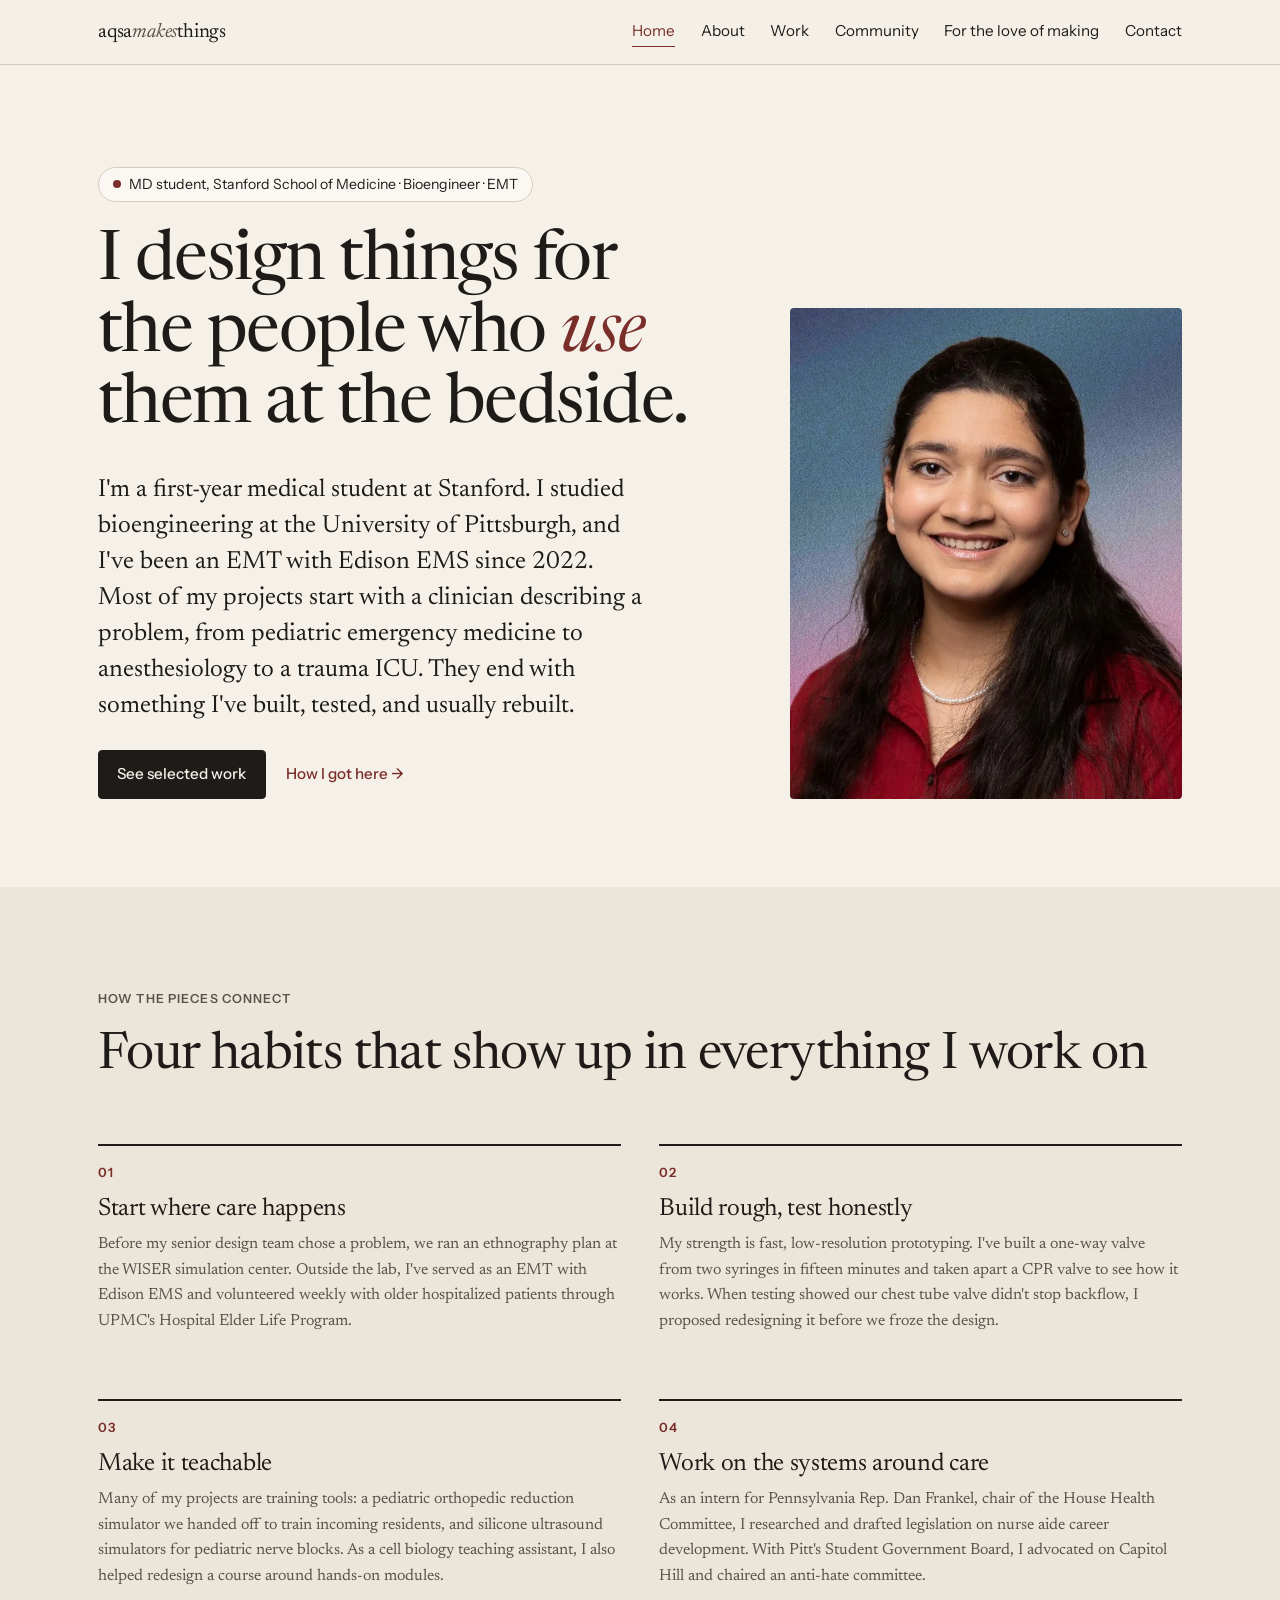
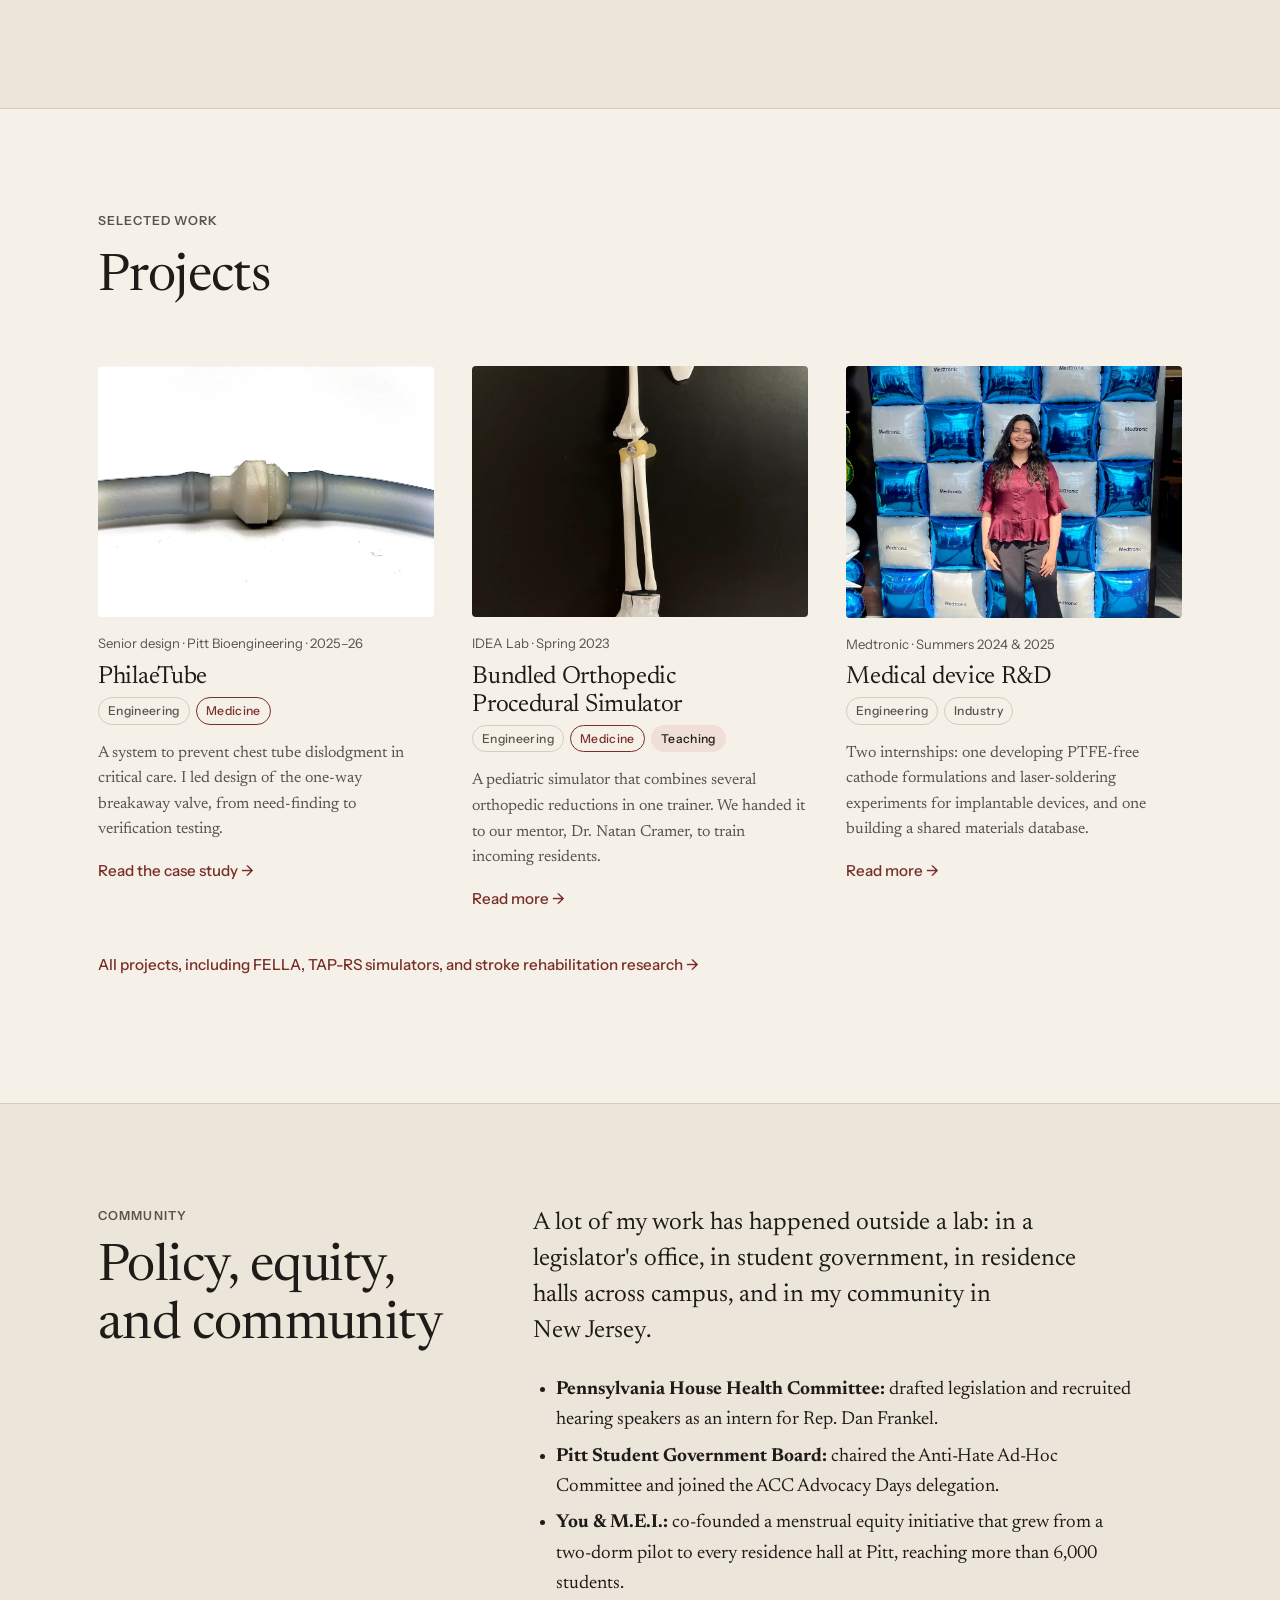
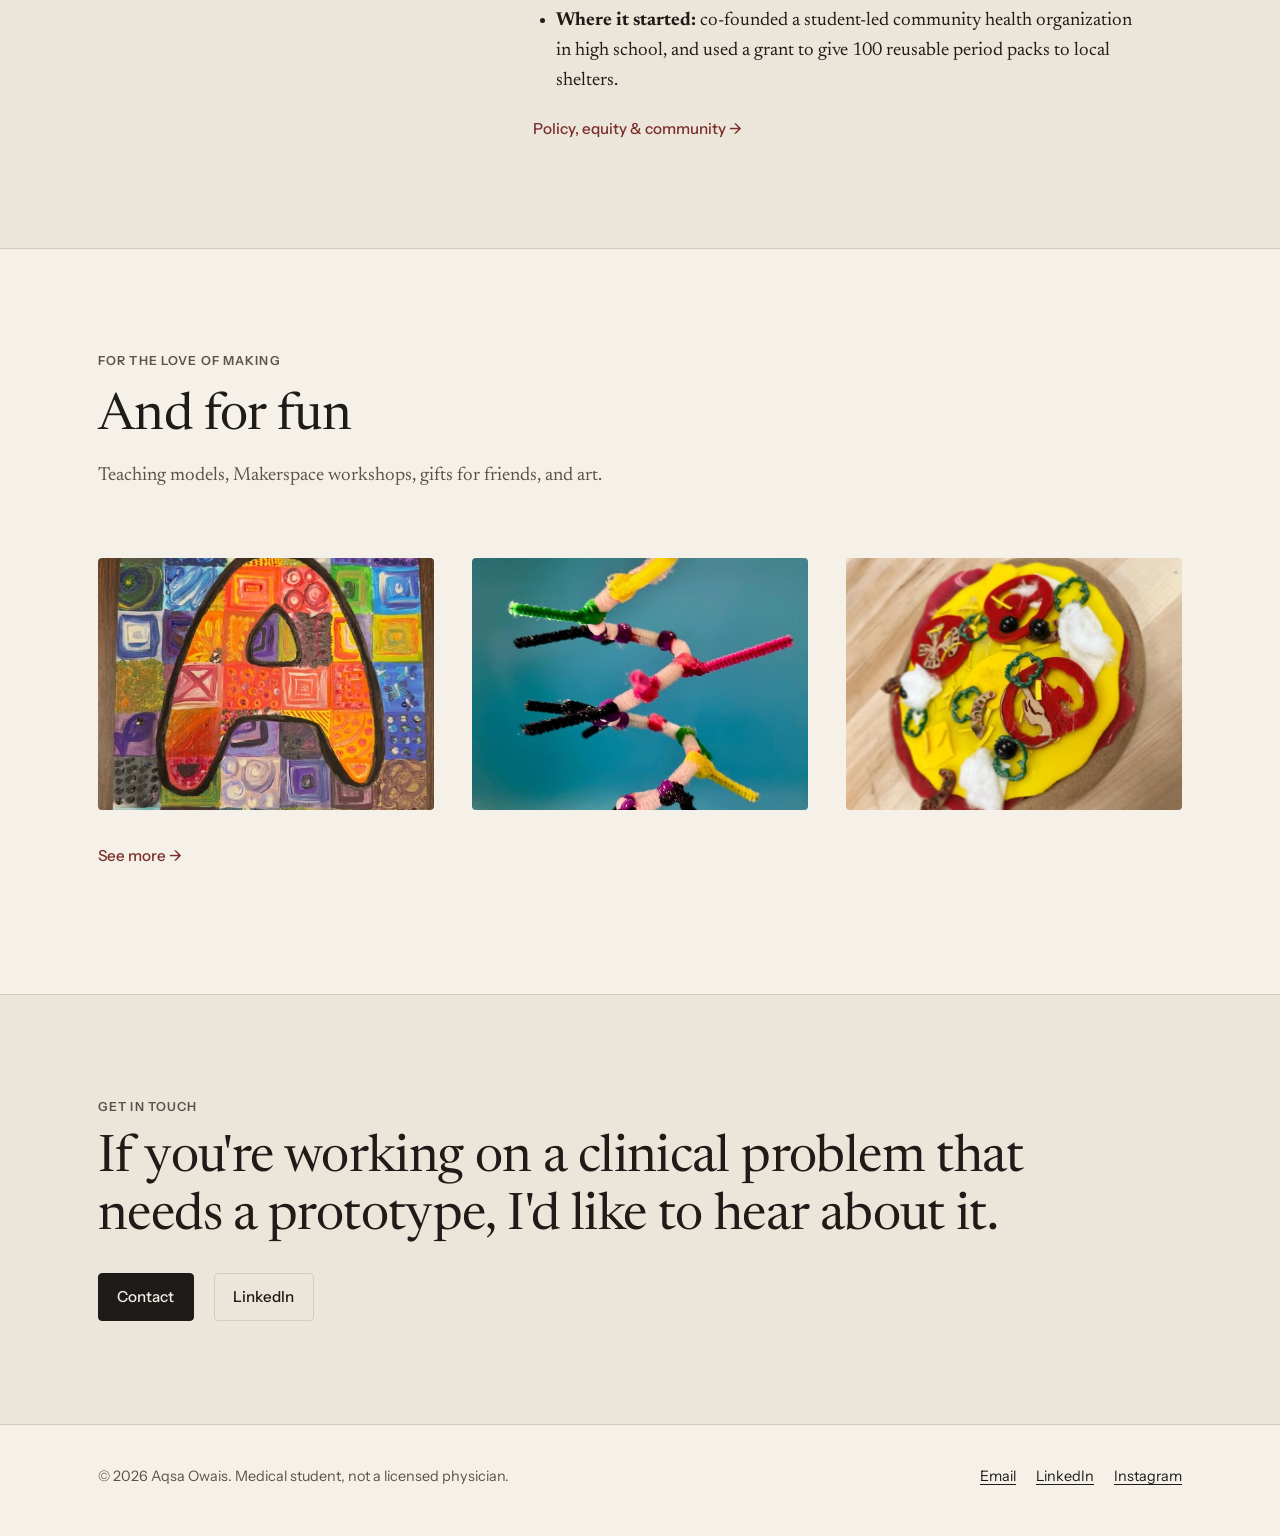
==== index.html @ 5571ee6f "Publish aqsamakesthings portfolio site Static HTML/CSS site: home, about, work, PhilaeTube case stud" ====
<!doctype html>
<html lang="en">
<head>
  <meta charset="utf-8">
  <meta name="viewport" content="width=device-width, initial-scale=1">
  <title>aqsamakesthings · Aqsa Owais</title>
  <meta name="description" content="Aqsa Owais is a bioengineer and medical student who designs clinical devices and training tools alongside the clinicians who use them.">
  <link rel="preconnect" href="https://fonts.googleapis.com">
  <link rel="preconnect" href="https://fonts.gstatic.com" crossorigin>
  <link rel="stylesheet" href="https://fonts.googleapis.com/css2?family=Instrument+Sans:wght@400;500;600&family=Newsreader:ital,opsz,wght@0,6..72,400;0,6..72,500;1,6..72,400&display=swap">
  <link rel="stylesheet" href="assets/css/style.css?v=5">
  <script>document.documentElement.classList.add("js");</script>
  <script defer src="assets/js/main.js"></script>
</head>
<body>
  <a class="skip-link" href="#main">Skip to content</a>

  <header class="site-header">
    <div class="wrap">
      <a class="wordmark" href="index.html" aria-label="aqsamakesthings, home">aqsa<span>makes</span>things</a>
      <button class="nav-toggle" type="button" aria-expanded="false" aria-controls="site-nav">Menu</button>
      <nav id="site-nav" class="nav" aria-label="Main">
        <ul>
          <li><a href="index.html" aria-current="page">Home</a></li>
          <li><a href="about.html">About</a></li>
          <li class="has-sub"><a href="work.html">Work</a>
            <ul class="subnav">
              <li><a href="philaetube.html">PhilaeTube case study</a></li>
            </ul>
          </li>
          <li><a href="community.html">Community</a></li>
          <li><a href="making.html">For the love of making</a></li>
          <li><a href="contact.html">Contact</a></li>
        </ul>
      </nav>
    </div>
  </header>

  <main id="main">
    <!-- Opening statement -->
    <section class="hero" aria-labelledby="hero-title">
      <div class="wrap hero-grid">
        <div>
          <p class="status">MD student, Stanford School of Medicine · Bioengineer · EMT</p>
          <h1 id="hero-title">I design things for the people who <em>use</em> them at the bedside.</h1>
          <p class="lede">I'm a first-year medical student at Stanford. I studied bioengineering at the University of Pittsburgh, and I've been an EMT with Edison EMS since 2022. Most of my projects start with a clinician describing a problem, from pediatric emergency medicine to anesthesiology to a trauma ICU. They end with something I've built, tested, and usually rebuilt.</p>
          <div class="actions">
            <a class="btn" href="work.html">See selected work</a>
            <a class="arrow-link" href="about.html">How I got here</a>
          </div>
        </div>
        <figure class="hero-figure">
          <img src="assets/img/portrait.webp" width="800" height="800"
               alt="Portrait of Aqsa Owais smiling, wearing a dark red top, against a soft blue backdrop."
               fetchpriority="high" decoding="async">
        </figure>
      </div>
    </section>

    <!-- The three threads -->
    <section class="section section--tint" aria-labelledby="threads-title">
      <div class="wrap">
        <div class="section-head">
          <p class="label">How the pieces connect</p>
          <h2 id="threads-title">Four habits that show up in everything I work on</h2>
        </div>
        <div class="threads threads--four">
          <article class="thread reveal">
            <p class="num">01</p>
            <h3>Start where care happens</h3>
            <p>Before my senior design team chose a problem, we ran an ethnography plan at the WISER simulation center. Outside the lab, I've served as an EMT with Edison EMS and volunteered weekly with older hospitalized patients through UPMC's Hospital Elder Life Program.</p>
          </article>
          <article class="thread reveal">
            <p class="num">02</p>
            <h3>Build rough, test honestly</h3>
            <p>My strength is fast, low-resolution prototyping. I've built a one-way valve from two syringes in fifteen minutes and taken apart a CPR valve to see how it works. When testing showed our chest tube valve didn't stop backflow, I proposed redesigning it before we froze the design.</p>
          </article>
          <article class="thread reveal">
            <p class="num">03</p>
            <h3>Make it teachable</h3>
            <p>Many of my projects are training tools: a pediatric orthopedic reduction simulator we handed off to train incoming residents, and silicone ultrasound simulators for pediatric nerve blocks. As a cell biology teaching assistant, I also helped redesign a course around hands-on modules.</p>
          </article>
          <article class="thread reveal">
            <p class="num">04</p>
            <h3>Work on the systems around care</h3>
            <p>As an intern for Pennsylvania Rep. Dan Frankel, chair of the House Health Committee, I researched and drafted legislation on nurse aide career development. With Pitt's Student Government Board, I advocated on Capitol Hill and chaired an anti-hate committee.</p>
          </article>
        </div>
      </div>
    </section>

    <!-- Selected work -->
    <section class="section" aria-labelledby="work-title">
      <div class="wrap">
        <div class="section-head">
          <p class="label">Selected work</p>
          <h2 id="work-title">Projects</h2>
        </div>
        <div class="cards">
          <article class="card reveal">
            <img src="assets/img/pt-closed.webp" width="1400" height="1050" loading="lazy" decoding="async"
                 alt="The final PhilaeTube breakaway valve, a white cylindrical joint, connecting two lengths of grey ribbed chest tubing.">
            <p class="meta">Senior design · Pitt Bioengineering · 2025–26</p>
            <h3><a href="philaetube.html">PhilaeTube</a></h3>
            <ul class="tags" aria-label="Threads"><li>Engineering</li><li class="t-med">Medicine</li></ul>
            <p>A system to prevent chest tube dislodgment in critical care. I led design of the one-way breakaway valve, from need-finding to verification testing.</p>
            <a class="arrow-link" href="philaetube.html">Read the case study</a>
          </article>
          <article class="card reveal">
            <img src="assets/img/xp-2.webp" width="1050" height="1400" loading="lazy" decoding="async"
                 alt="A prototype pediatric arm simulator: a white skeletal upper limb with articulated joints, photographed against a black background.">
            <p class="meta">IDEA Lab · Spring 2023</p>
            <h3><a href="work.html#bops">Bundled Orthopedic Procedural Simulator</a></h3>
            <ul class="tags" aria-label="Threads"><li>Engineering</li><li class="t-med">Medicine</li><li class="t-com">Teaching</li></ul>
            <p>A pediatric simulator that combines several orthopedic reductions in one trainer. We handed it to our mentor, Dr. Natan Cramer, to train incoming residents.</p>
            <a class="arrow-link" href="work.html#bops">Read more</a>
          </article>
          <article class="card reveal">
            <img src="assets/img/home-medtronic.webp" width="1050" height="1400" loading="lazy" decoding="async"
                 alt="Aqsa standing in front of a wall of glossy blue panels.">
            <p class="meta">Medtronic · Summers 2024 &amp; 2025</p>
            <h3><a href="work.html#medtronic">Medical device R&amp;D</a></h3>
            <ul class="tags" aria-label="Threads"><li>Engineering</li><li>Industry</li></ul>
            <p>Two internships: one developing PTFE-free cathode formulations and laser-soldering experiments for implantable devices, and one building a shared materials database.</p>
            <a class="arrow-link" href="work.html#medtronic">Read more</a>
          </article>
        </div>
        <p style="margin-top:2.5rem"><a class="arrow-link" href="work.html">All projects, including FELLA, TAP-RS simulators, and stroke rehabilitation research</a></p>
      </div>
    </section>

    <!-- Community teaser -->
    <section class="section section--tint" aria-labelledby="community-title">
      <div class="wrap split">
        <div>
          <p class="label">Community</p>
          <h2 id="community-title">Policy, equity, and community</h2>
        </div>
        <div>
          <p class="lede">A lot of my work has happened outside a lab: in a legislator's office, in student government, in residence halls across campus, and in my community in New Jersey.</p>
          <ul>
            <li><strong>Pennsylvania House Health Committee:</strong> drafted legislation and recruited hearing speakers as an intern for Rep. Dan Frankel.</li>
            <li><strong>Pitt Student Government Board:</strong> chaired the Anti-Hate Ad-Hoc Committee and joined the ACC Advocacy Days delegation.</li>
            <li><strong>You &amp; M.E.I.:</strong> co-founded a menstrual equity initiative that grew from a two-dorm pilot to every residence hall at Pitt, reaching more than 6,000 students.</li>
            <li><strong>Where it started:</strong> co-founded a student-led community health organization in high school, and used a grant to give 100 reusable period packs to local shelters.</li>
          </ul>
          <a class="arrow-link" href="community.html">Policy, equity &amp; community</a>
        </div>
      </div>
    </section>

    <!-- Making teaser -->
    <section class="section" aria-labelledby="making-title">
      <div class="wrap">
        <div class="section-head">
          <p class="label">For the love of making</p>
          <h2 id="making-title">And for fun</h2>
          <p>Teaching models, Makerspace workshops, gifts for friends, and art.</p>
        </div>
        <div class="cards">
          <figure class="card reveal">
            <img src="assets/img/mk-painting.jpg" width="480" height="640" loading="lazy" decoding="async"
                 alt="A mixed-media painting of a large orange letter A over a grid of patterned squares in blues, greens, and purples.">
          </figure>
          <figure class="card reveal">
            <img src="assets/img/ig-alpha-helix.jpg" width="576" height="720" loading="lazy" decoding="async"
                 alt="A twisted alpha helix model made from pipe cleaners and beads, against a teal background.">
          </figure>
          <figure class="card reveal">
            <img src="assets/img/ig-pi-contest.jpg" width="720" height="540" loading="lazy" decoding="async"
                 alt="A model pizza made from wood, silicone, and acrylic for a Pi Day contest.">
          </figure>
        </div>
        <p style="margin-top:1rem"><a class="arrow-link" href="making.html">See more</a></p>
      </div>
    </section>

    <!-- Contact strip -->
    <section class="section section--tint" aria-labelledby="contact-title">
      <div class="wrap">
        <p class="label">Get in touch</p>
        <h2 id="contact-title">If you're working on a clinical problem that needs a prototype, I'd like to hear about it.</h2>
        <div class="actions" style="margin-top:1.5rem">
          <a class="btn" href="contact.html">Contact</a>
          <a class="btn btn--ghost" href="https://www.linkedin.com/in/aqsa-owais/">LinkedIn</a>
        </div>
      </div>
    </section>
  </main>

  <footer class="site-footer">
    <div class="wrap">
      <p>© <span id="year">2026</span> Aqsa Owais. Medical student, not a licensed physician.</p>
      <ul>
        <li><a href="mailto:aqsa.owais.nj@gmail.com">Email</a></li>
        <li><a href="https://www.linkedin.com/in/aqsa-owais/">LinkedIn</a></li>
        <li><a href="https://www.instagram.com/aqsamakesthings/">Instagram</a></li>
      </ul>
    </div>
  </footer>
</body>
</html>
---- assets/css/style.css ----
/* ==========================================================================
   Aqsa Owais — portfolio
   One stylesheet. Edit the tokens in :root to retheme the whole site.
   ========================================================================== */

:root {
  --paper: #f5f0e8;
  --paper-2: #ece5d9;
  --card: #fbf8f3;
  --ink: #1e1b18;
  --muted: #5a534b;
  --rule: #d6ccbd;
  --accent: #7a2e2a;      /* oxblood — carried over from the old site's maroon */
  --accent-soft: #f0dfd9;
  --focus: #1f5fbf;
  --ph-bg: #fff4c2;       /* placeholder highlight */
  --ph-ink: #5b4600;

  --serif: "Newsreader", "Iowan Old Style", Georgia, serif;
  --sans: "Instrument Sans", system-ui, -apple-system, "Segoe UI", sans-serif;

  --step--1: clamp(0.84rem, 0.82rem + 0.1vw, 0.9rem);
  --step-0: clamp(1.06rem, 1.02rem + 0.2vw, 1.18rem);
  --step-1: clamp(1.3rem, 1.2rem + 0.45vw, 1.55rem);
  --step-2: clamp(1.65rem, 1.45rem + 0.9vw, 2.2rem);
  --step-3: clamp(2.1rem, 1.7rem + 1.9vw, 3.3rem);
  --step-4: clamp(2.5rem, 1.9rem + 3vw, 4.6rem);

  --gutter: clamp(16px, 4vw, 48px);
  --max: 1180px;
  --measure: 38rem;
  --radius: 4px;
}

@media (prefers-color-scheme: dark) {
  :root:not([data-theme="light"]) {
    --paper: #171512; --paper-2: #201d19; --card: #1d1a17;
    --ink: #ede6dc; --muted: #b0a698; --rule: #3a342d;
    --accent: #e3978d; --accent-soft: #3a2421; --focus: #8ab4ff;
    --ph-bg: #4a3d0a; --ph-ink: #ffe9a3;
  }
}
:root[data-theme="dark"] {
  --paper: #171512; --paper-2: #201d19; --card: #1d1a17;
  --ink: #ede6dc; --muted: #b0a698; --rule: #3a342d;
  --accent: #e3978d; --accent-soft: #3a2421; --focus: #8ab4ff;
  --ph-bg: #4a3d0a; --ph-ink: #ffe9a3;
}

/* ---------- Base ---------- */
*, *::before, *::after { box-sizing: border-box; }
html { -webkit-text-size-adjust: 100%; scroll-padding-top: 5rem; }
body {
  margin: 0;
  background: var(--paper);
  color: var(--ink);
  font-family: var(--serif);
  font-size: var(--step-0);
  line-height: 1.6;
  font-optical-sizing: auto;
  text-rendering: optimizeLegibility;
}
img { max-width: 100%; height: auto; display: block; }
a { color: var(--accent); text-decoration-thickness: 1px; text-underline-offset: 0.18em; }
a:hover { text-decoration-thickness: 2px; }
:focus-visible { outline: 3px solid var(--focus); outline-offset: 3px; border-radius: 2px; }
h1, h2, h3, h4 { font-weight: 400; line-height: 1.12; letter-spacing: -0.012em; margin: 0 0 0.5em; text-wrap: balance; }
h1 { font-size: var(--step-4); }
h2 { font-size: var(--step-3); }
h3 { font-size: var(--step-2); }
h4 { font-size: var(--step-1); }
p { margin: 0 0 1em; max-width: var(--measure); text-wrap: pretty; }
ul, ol { padding-left: 1.2em; max-width: var(--measure); }
li + li { margin-top: 0.35em; }
em { font-style: italic; }
hr { border: 0; border-top: 1px solid var(--rule); margin: 0; }

.skip-link {
  position: absolute; left: var(--gutter); top: -100px; z-index: 100;
  background: var(--ink); color: var(--paper); padding: 0.6em 1em;
  font-family: var(--sans); font-size: var(--step--1); text-decoration: none;
}
.skip-link:focus { top: 0.75rem; }
.visually-hidden {
  position: absolute !important; width: 1px; height: 1px; overflow: hidden;
  clip: rect(0 0 0 0); white-space: nowrap;
}

.wrap { width: 100%; max-width: var(--max); margin: 0 auto; padding: 0 var(--gutter); }

/* Small uppercase labels — the "notebook margin" voice */
.label {
  font-family: var(--sans); font-size: 0.78rem; font-weight: 600;
  letter-spacing: 0.09em; text-transform: uppercase; color: var(--muted);
  margin: 0 0 0.9rem;
}
.lede { font-size: var(--step-1); line-height: 1.45; max-width: 34rem; }
.muted { color: var(--muted); }

/* ---------- Placeholders (search the HTML for class="ph") ---------- */
.ph {
  background: var(--ph-bg); color: var(--ph-ink);
  font-family: var(--sans); font-size: 0.88em; font-style: normal;
  padding: 0.05em 0.35em; border-radius: 3px;
  box-decoration-break: clone; -webkit-box-decoration-break: clone;
}
.ph-block {
  border: 1.5px dashed var(--ph-ink); background: var(--ph-bg); color: var(--ph-ink);
  border-radius: var(--radius); padding: 1.1rem 1.25rem;
  font-family: var(--sans); font-size: var(--step--1); line-height: 1.5;
}
.ph-block p { max-width: none; margin-bottom: 0.5em; }
.ph-block p:last-child { margin-bottom: 0; }
.ph-block strong { font-weight: 600; }

/* ---------- Header ---------- */
.site-header {
  position: sticky; top: 0; z-index: 50;
  background: color-mix(in srgb, var(--paper) 92%, transparent);
  backdrop-filter: saturate(140%) blur(8px);
  border-bottom: 1px solid var(--rule);
}
.site-header .wrap { display: flex; align-items: center; justify-content: space-between; min-height: 4rem; gap: 1rem; }
.wordmark {
  font-family: var(--serif); font-size: 1.25rem; color: var(--ink);
  text-decoration: none; letter-spacing: -0.01em; white-space: nowrap;
}
.wordmark span { color: var(--muted); font-style: italic; }
.nav ul { list-style: none; margin: 0; padding: 0; display: flex; gap: clamp(0.9rem, 2vw, 1.8rem); max-width: none; }
.nav li + li { margin-top: 0; }
.nav a {
  font-family: var(--sans); font-size: 0.95rem; color: var(--ink); text-decoration: none;
  padding: 0.4rem 0; border-bottom: 1.5px solid transparent;
}
.nav a:hover { border-bottom-color: var(--rule); }
.nav a[aria-current="page"] { border-bottom-color: var(--accent); color: var(--accent); }
/* Work dropdown (opens on hover and on keyboard focus) */
.nav .has-sub { position: relative; }
.nav .has-sub.is-section > a { border-bottom-color: var(--accent); color: var(--accent); }
.nav .subnav {
  display: none; position: absolute; top: 100%; left: -1rem; z-index: 60;
  min-width: 14rem; margin: 0; padding: 0.4rem 0; list-style: none;
  background: var(--card); border: 1px solid var(--rule); border-radius: var(--radius);
  box-shadow: 0 8px 24px rgb(0 0 0 / 0.08);
}
.nav .has-sub:hover > .subnav, .nav .has-sub:focus-within > .subnav { display: block; }
.nav .subnav li { margin: 0; }
.nav .subnav a { display: block; padding: 0.55rem 1rem; white-space: nowrap; border-bottom: 0; }
.nav .subnav a:hover, .nav .subnav a[aria-current="page"] { background: var(--paper-2); color: var(--accent); }
.nav-toggle {
  display: none; font-family: var(--sans); font-size: 0.95rem;
  background: none; border: 1px solid var(--rule); color: var(--ink);
  border-radius: var(--radius); padding: 0.45rem 0.8rem; cursor: pointer;
}

@media (max-width: 760px) {
  .js .nav-toggle { display: inline-block; }
  .js .nav { display: none; position: absolute; left: 0; right: 0; top: 100%;
    background: var(--paper); border-bottom: 1px solid var(--rule); }
  .js .nav.is-open { display: block; }
  .js .nav ul { flex-direction: column; gap: 0; padding: 0.5rem var(--gutter) 1rem; }
  .js .nav a { display: block; padding: 0.75rem 0; border-bottom: 1px solid var(--rule); }
  .js .nav a[aria-current="page"] { border-bottom-color: var(--rule); }
  .js .nav .subnav { display: block; position: static; min-width: 0; padding: 0 0 0 1rem; border: 0; box-shadow: none; background: none; }
  .js .nav .subnav a { padding: 0.65rem 0; border-bottom: 1px solid var(--rule); font-size: 0.9rem; }
  .js .nav .subnav a:hover, .js .nav .subnav a[aria-current="page"] { background: none; }
  .js .nav .has-sub.is-section > a { border-bottom-color: var(--rule); }
  .nav ul { flex-wrap: wrap; } /* no-JS fallback */
}

/* ---------- Sections ---------- */
main { display: block; }
.section { padding: clamp(3.5rem, 8vw, 7rem) 0; }
.section + .section { border-top: 1px solid var(--rule); }
.section--tint { background: var(--paper-2); }
.section-head { display: grid; gap: 0.25rem; margin-bottom: clamp(2rem, 4vw, 3rem); }
.section-head h2 { margin-bottom: 0.2em; }
.section-head p { color: var(--muted); }

/* ---------- Hero ---------- */
.hero { padding: clamp(3rem, 8vw, 6.5rem) 0 clamp(3rem, 7vw, 5.5rem); }
.hero-grid { display: grid; grid-template-columns: minmax(0, 1.6fr) minmax(0, 1fr); gap: clamp(2rem, 5vw, 4.5rem); align-items: end; }
.hero h1 { font-size: var(--step-4); line-height: 1.04; letter-spacing: -0.022em; margin-bottom: 0.45em; }
.hero h1 em { color: var(--accent); }
.hero .lede { margin-bottom: 1.6rem; }
.status {
  display: inline-block; line-height: 1.5;
  font-family: var(--sans); font-size: 0.88rem; color: var(--ink);
  border: 1px solid var(--rule); border-radius: 999px; padding: 0.35rem 0.85rem; margin-bottom: 1.6rem;
  background: var(--card);
}
.status::before { content: ""; display: inline-block; vertical-align: 0.08em; margin-right: 0.55rem; width: 0.5rem; height: 0.5rem; border-radius: 50%; background: var(--accent); }
@media (max-width: 480px) { .status { border-radius: 0.9rem; } }
.hero-figure img { border-radius: var(--radius); aspect-ratio: 4 / 5; object-fit: cover; width: 100%; }
@media (max-width: 760px) {
  .hero-grid { grid-template-columns: 1fr; }
  .hero-figure { max-width: 320px; }
}

/* ---------- Buttons / links ---------- */
.actions { display: flex; flex-wrap: wrap; gap: 0.75rem 1.25rem; align-items: center; }
.btn {
  display: inline-block; font-family: var(--sans); font-size: 0.95rem; font-weight: 500;
  text-decoration: none; padding: 0.7rem 1.15rem; border-radius: var(--radius);
  background: var(--ink); color: var(--paper); border: 1px solid var(--ink);
}
.btn:hover { background: var(--accent); border-color: var(--accent); }
.btn--ghost { background: transparent; color: var(--ink); border-color: var(--rule); }
.btn--ghost:hover { background: var(--card); color: var(--ink); border-color: var(--ink); }
.arrow-link { font-family: var(--sans); font-size: 0.95rem; font-weight: 500; text-decoration: none; }
.arrow-link::after { content: " →"; }
.arrow-link:hover { text-decoration: underline; }

/* ---------- Threads (three-column idea) ---------- */
.threads { display: grid; grid-template-columns: repeat(3, minmax(0, 1fr)); gap: clamp(1.5rem, 3vw, 3rem); }
.thread { border-top: 2px solid var(--ink); padding-top: 1.1rem; }
.thread h3 { font-size: var(--step-1); margin-bottom: 0.5rem; }
.thread p { font-size: 1rem; color: var(--muted); }
.thread .num { font-family: var(--sans); font-size: 0.8rem; color: var(--accent); font-weight: 600; letter-spacing: 0.08em; }
.threads--four { grid-template-columns: repeat(2, minmax(0, 1fr)); row-gap: clamp(2rem, 4vw, 3rem); }
@media (max-width: 860px) { .threads, .threads--four { grid-template-columns: 1fr; } }
/* Entries without an image span the full row */
.entry--text { grid-template-columns: minmax(0, 1fr); }
.entry--text > div { max-width: 46rem; }
.group-head { margin: clamp(3rem, 6vw, 4.5rem) 0 0.5rem; }
.group-head:first-child { margin-top: 0; }
/* Masonry-style gallery (Making page) */
.gallery { columns: 3 16rem; column-gap: clamp(1rem, 2.5vw, 1.75rem); }
.gallery figure { break-inside: avoid; margin: 0 0 clamp(1.25rem, 3vw, 2rem); }
.gallery img { width: 100%; border-radius: var(--radius); background: var(--paper-2); }
.pubs { list-style: none; padding: 0; max-width: 46rem; }
.pubs li { border-top: 1px solid var(--rule); padding: 1rem 0; margin: 0; }
.pubs .venue { display: block; font-family: var(--sans); font-size: 0.86rem; color: var(--muted); margin-top: 0.2rem; }

/* ---------- Tags ---------- */
.tags { display: flex; flex-wrap: wrap; gap: 0.4rem; list-style: none; padding: 0; margin: 0 0 1rem; max-width: none; }
.tags li { margin: 0; font-family: var(--sans); font-size: 0.76rem; font-weight: 500;
  letter-spacing: 0.03em; padding: 0.18rem 0.55rem; border: 1px solid var(--rule); border-radius: 999px; color: var(--muted); }
.tags li.t-med { border-color: var(--accent); color: var(--accent); }
.tags li.t-com { background: var(--accent-soft); border-color: transparent; color: var(--ink); }

/* ---------- Project cards (home + work index) ---------- */
.cards { display: grid; grid-template-columns: repeat(3, minmax(0, 1fr)); gap: clamp(1.5rem, 3vw, 2.5rem); }
.card { display: flex; flex-direction: column; }
.card img { aspect-ratio: 4 / 3; object-fit: cover; width: 100%; border-radius: var(--radius); margin-bottom: 1rem; background: var(--paper-2); }
.card h3 { font-size: var(--step-1); margin-bottom: 0.35rem; }
.card h3 a { color: var(--ink); text-decoration: none; }
.card h3 a:hover { text-decoration: underline; }
.card p { font-size: 1rem; color: var(--muted); }
.card .meta { font-family: var(--sans); font-size: 0.82rem; color: var(--muted); margin-bottom: 0.6rem; }
@media (max-width: 960px) { .cards { grid-template-columns: repeat(2, minmax(0, 1fr)); } }
@media (max-width: 620px) { .cards { grid-template-columns: 1fr; } }

/* ---------- Project write-ups (work page) ---------- */
.project { display: grid; grid-template-columns: minmax(0, 1fr) minmax(0, 1.25fr); gap: clamp(1.5rem, 4vw, 4rem); padding: clamp(2.5rem, 5vw, 4rem) 0; border-top: 1px solid var(--rule); }
.project:first-of-type { border-top: 0; padding-top: 0; }
.project-media { display: grid; gap: 0.75rem; align-content: start; }
.project-media.two { grid-template-columns: 1fr 1fr; }
.project h3 { margin-bottom: 0.3rem; }
.project .meta { font-family: var(--sans); font-size: 0.88rem; color: var(--muted); margin-bottom: 1rem; }
.facts { display: grid; grid-template-columns: 8.5rem minmax(0, 1fr); gap: 0.6rem 1.25rem; margin: 1.25rem 0; max-width: var(--measure); }
.facts dt { font-family: var(--sans); font-size: 0.8rem; font-weight: 600; letter-spacing: 0.06em; text-transform: uppercase; color: var(--muted); padding-top: 0.25rem; }
.facts dd { margin: 0; font-size: 1rem; }
.project > :only-child { grid-column: 1 / -1; max-width: 46rem; }
@media (max-width: 860px) {
  .project { grid-template-columns: 1fr; }
  .project-media { order: -1; }
}
@media (max-width: 480px) {
  .facts { grid-template-columns: 1fr; gap: 0.15rem; }
  .facts dd { margin-bottom: 0.7rem; }
}

/* ---------- Figures (the notebook captions) ---------- */
figure { margin: 0; }
figcaption { font-family: var(--sans); font-size: 0.84rem; line-height: 1.45; color: var(--muted); margin-top: 0.55rem; max-width: 34rem; }
figcaption .fig { color: var(--accent); font-weight: 600; margin-right: 0.35em; }
.figure-row { display: grid; gap: clamp(0.75rem, 2vw, 1.25rem); grid-template-columns: repeat(var(--cols, 3), minmax(0, 1fr)); margin: 2rem 0; }
.figure-row img { width: 100%; border-radius: var(--radius); background: var(--paper-2); }
.figure-row.crop img { aspect-ratio: 3 / 4; object-fit: cover; }
.figure-row.crop-wide img { aspect-ratio: 4 / 3; object-fit: cover; }
@media (max-width: 700px) { .figure-row { grid-template-columns: repeat(2, minmax(0, 1fr)); } }
@media (max-width: 420px) { .figure-row { grid-template-columns: 1fr; } }
.figure-wide img { width: 100%; border-radius: var(--radius); }
.on-white { background: #fff; padding: 0.75rem; border-radius: var(--radius); }

/* ---------- Case study ---------- */
.case-hero { padding: clamp(3rem, 7vw, 5.5rem) 0 2rem; }
.case-hero h1 { margin-bottom: 0.25em; }
.case-hero .subtitle { font-size: var(--step-1); color: var(--muted); font-style: italic; margin-bottom: 1.5rem; }
.case-layout { display: grid; grid-template-columns: 13rem minmax(0, 1fr); gap: clamp(2rem, 5vw, 4rem); align-items: start; }
.toc { position: sticky; top: 5.5rem; font-family: var(--sans); font-size: 0.9rem; }
.toc ol { list-style: none; padding: 0; margin: 0; border-left: 1px solid var(--rule); }
.toc li { margin: 0; }
.toc a { display: block; padding: 0.35rem 0 0.35rem 0.9rem; color: var(--muted); text-decoration: none; margin-left: -1px; border-left: 2px solid transparent; }
.toc a:hover, .toc a.is-active { color: var(--ink); border-left-color: var(--accent); }
.case-section { padding: 0 0 clamp(3rem, 6vw, 4.5rem); }
.case-section > h2 { font-size: var(--step-2); }
.callout { border-left: 3px solid var(--accent); padding: 0.2rem 0 0.2rem 1.25rem; margin: 2rem 0; max-width: var(--measure); }
.callout p { font-size: var(--step-1); line-height: 1.45; margin: 0; }
.spec { display: grid; grid-template-columns: repeat(3, minmax(0, 1fr)); gap: 1rem; margin: 1.5rem 0 2rem; }
.spec > div { background: var(--card); border: 1px solid var(--rule); border-radius: var(--radius); padding: 1rem 1.1rem; }
.spec h4 { font-family: var(--sans); font-size: 0.9rem; font-weight: 600; margin-bottom: 0.4rem; letter-spacing: 0; }
.spec p { font-size: 0.95rem; margin: 0 0 0.4rem; }
.spec .accept { font-family: var(--sans); font-size: 0.82rem; color: var(--muted); }
.features { list-style: none; padding: 0; counter-reset: f; display: grid; grid-template-columns: repeat(2, minmax(0, 1fr)); gap: 0.75rem 2rem; max-width: none; }
.features li { counter-increment: f; margin: 0; padding-left: 2.2rem; position: relative; font-size: 1rem; }
.features li::before { content: counter(f, decimal-leading-zero); position: absolute; left: 0; top: 0.15rem; font-family: var(--sans); font-size: 0.8rem; font-weight: 600; color: var(--accent); }
@media (max-width: 900px) {
  .case-layout { grid-template-columns: 1fr; }
  .toc { display: none; }
  .spec { grid-template-columns: 1fr; }
}
@media (max-width: 560px) { .features { grid-template-columns: 1fr; } }

/* ---------- Two-column prose (about, community) ---------- */
.split { display: grid; grid-template-columns: minmax(0, 0.8fr) minmax(0, 1.4fr); gap: clamp(1.5rem, 5vw, 5rem); align-items: start; }
.split > :first-child h2 { position: sticky; top: 5.5rem; }
@media (max-width: 860px) { .split { grid-template-columns: 1fr; } .split > :first-child h2 { position: static; } }

/* Timeline */
.timeline { list-style: none; padding: 0; margin: 0; max-width: none; }
.timeline li { display: grid; grid-template-columns: 9rem minmax(0, 1fr); gap: 1rem; padding: 1rem 0; border-top: 1px solid var(--rule); margin: 0; }
.timeline .when { font-family: var(--sans); font-size: 0.88rem; color: var(--muted); padding-top: 0.15rem; }
.timeline .what strong { font-weight: 500; }
.timeline .what p { font-size: 1rem; color: var(--muted); margin: 0.2rem 0 0; }
@media (max-width: 520px) { .timeline li { grid-template-columns: 1fr; gap: 0.2rem; } }

/* Community entries */
.entry { padding: 2rem 0; border-top: 1px solid var(--rule); display: grid; grid-template-columns: minmax(0, 1fr) minmax(0, 1fr); gap: clamp(1.5rem, 4vw, 3rem); }
.entry:first-child { border-top: 0; padding-top: 0; }
.entry h3 { font-size: var(--step-1); }
.entry .facts { grid-template-columns: 7.5rem minmax(0, 1fr); margin: 0; }
@media (max-width: 480px) { .entry .facts { grid-template-columns: 1fr; } }
@media (max-width: 860px) { .entry { grid-template-columns: 1fr; } }

/* People / credits */
.people { list-style: none; padding: 0; display: grid; grid-template-columns: repeat(auto-fill, minmax(15rem, 1fr)); gap: 1rem 2rem; max-width: none; }
.people li { margin: 0; border-top: 1px solid var(--rule); padding-top: 0.7rem; font-size: 1rem; }
.people .role { display: block; font-family: var(--sans); font-size: 0.84rem; color: var(--muted); }

/* ---------- Contact ---------- */
.contact-list { list-style: none; padding: 0; margin: 2rem 0; max-width: 34rem; }
.contact-list li { margin: 0; border-top: 1px solid var(--rule); }
.contact-list li:last-child { border-bottom: 1px solid var(--rule); }
.contact-list a { display: flex; justify-content: space-between; gap: 1rem; padding: 1.1rem 0; color: var(--ink); text-decoration: none; font-size: var(--step-1); }
.contact-list a span:last-child { font-family: var(--sans); font-size: 0.9rem; color: var(--muted); align-self: center; }
.contact-list a:hover span:first-child { color: var(--accent); text-decoration: underline; text-underline-offset: 0.18em; }

/* ---------- Footer ---------- */
.site-footer { border-top: 1px solid var(--rule); padding: 2.5rem 0 3rem; font-family: var(--sans); font-size: 0.9rem; color: var(--muted); }
.site-footer .wrap { display: flex; flex-wrap: wrap; justify-content: space-between; gap: 1rem 2rem; }
.site-footer ul { list-style: none; display: flex; flex-wrap: wrap; gap: 1.25rem; padding: 0; margin: 0; max-width: none; }
.site-footer li { margin: 0; }
.site-footer a { color: var(--ink); }
.site-footer p { margin: 0; }

/* ---------- Motion (opt-in, respects reduced motion) ---------- */
@media (prefers-reduced-motion: no-preference) {
  .motion .reveal { opacity: 0; transform: translateY(14px); transition: opacity 0.7s ease, transform 0.7s ease; }
  .motion .reveal.is-visible { opacity: 1; transform: none; }
  html { scroll-behavior: smooth; }
}

@media print {
  .site-header, .site-footer, .toc { display: none; }
  body { background: #fff; color: #000; }
}
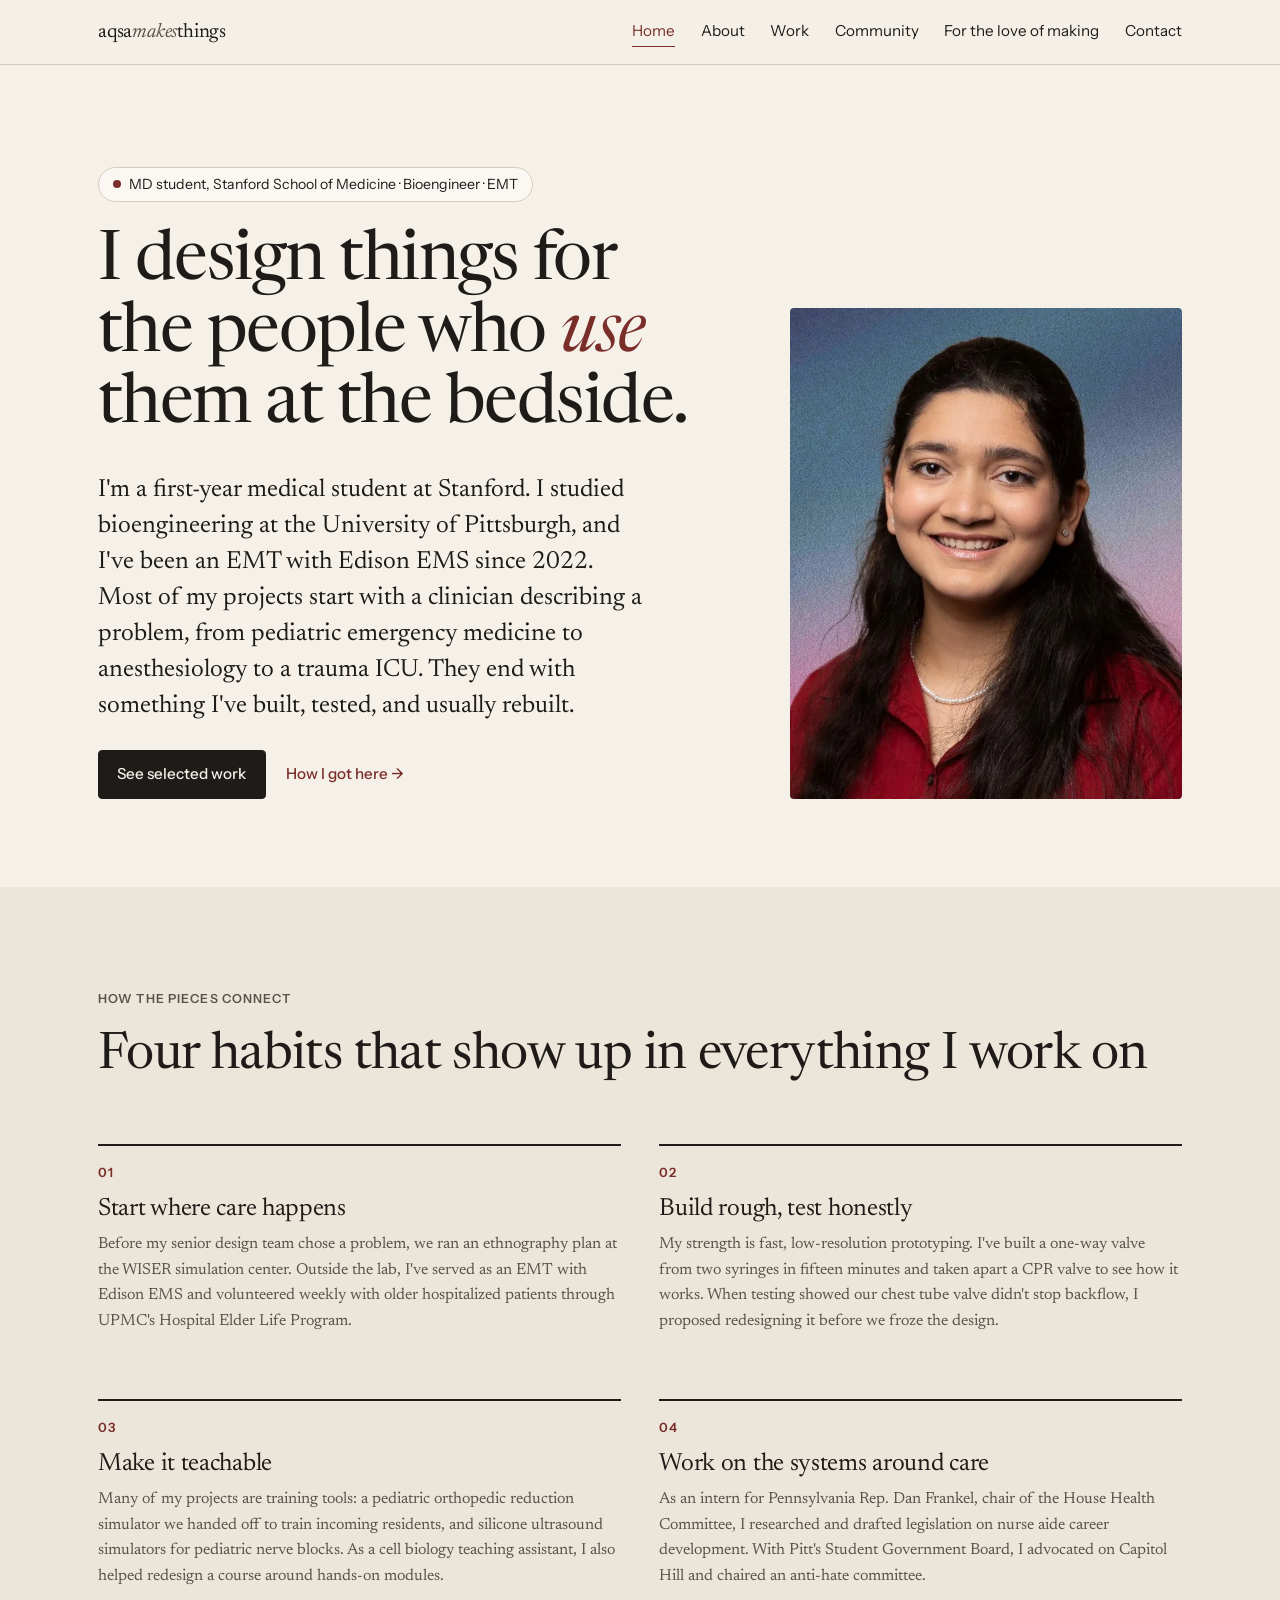
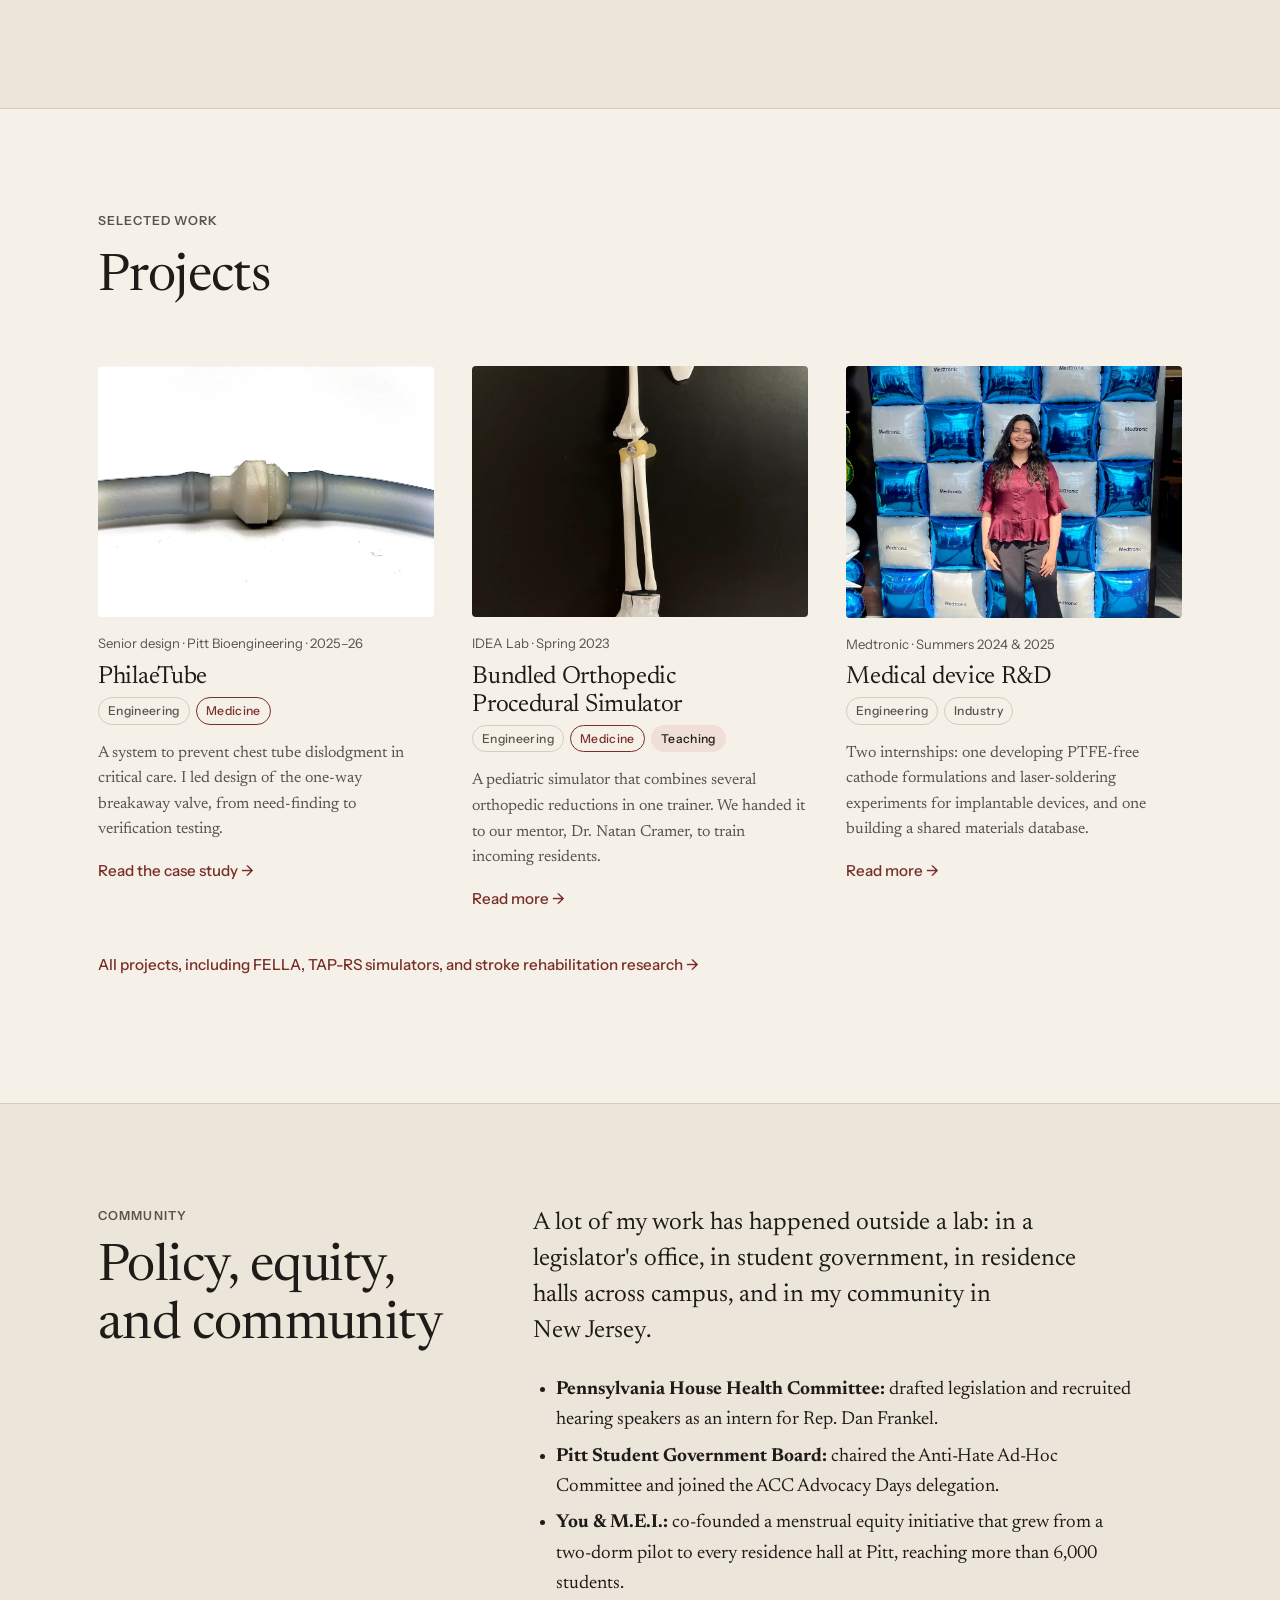
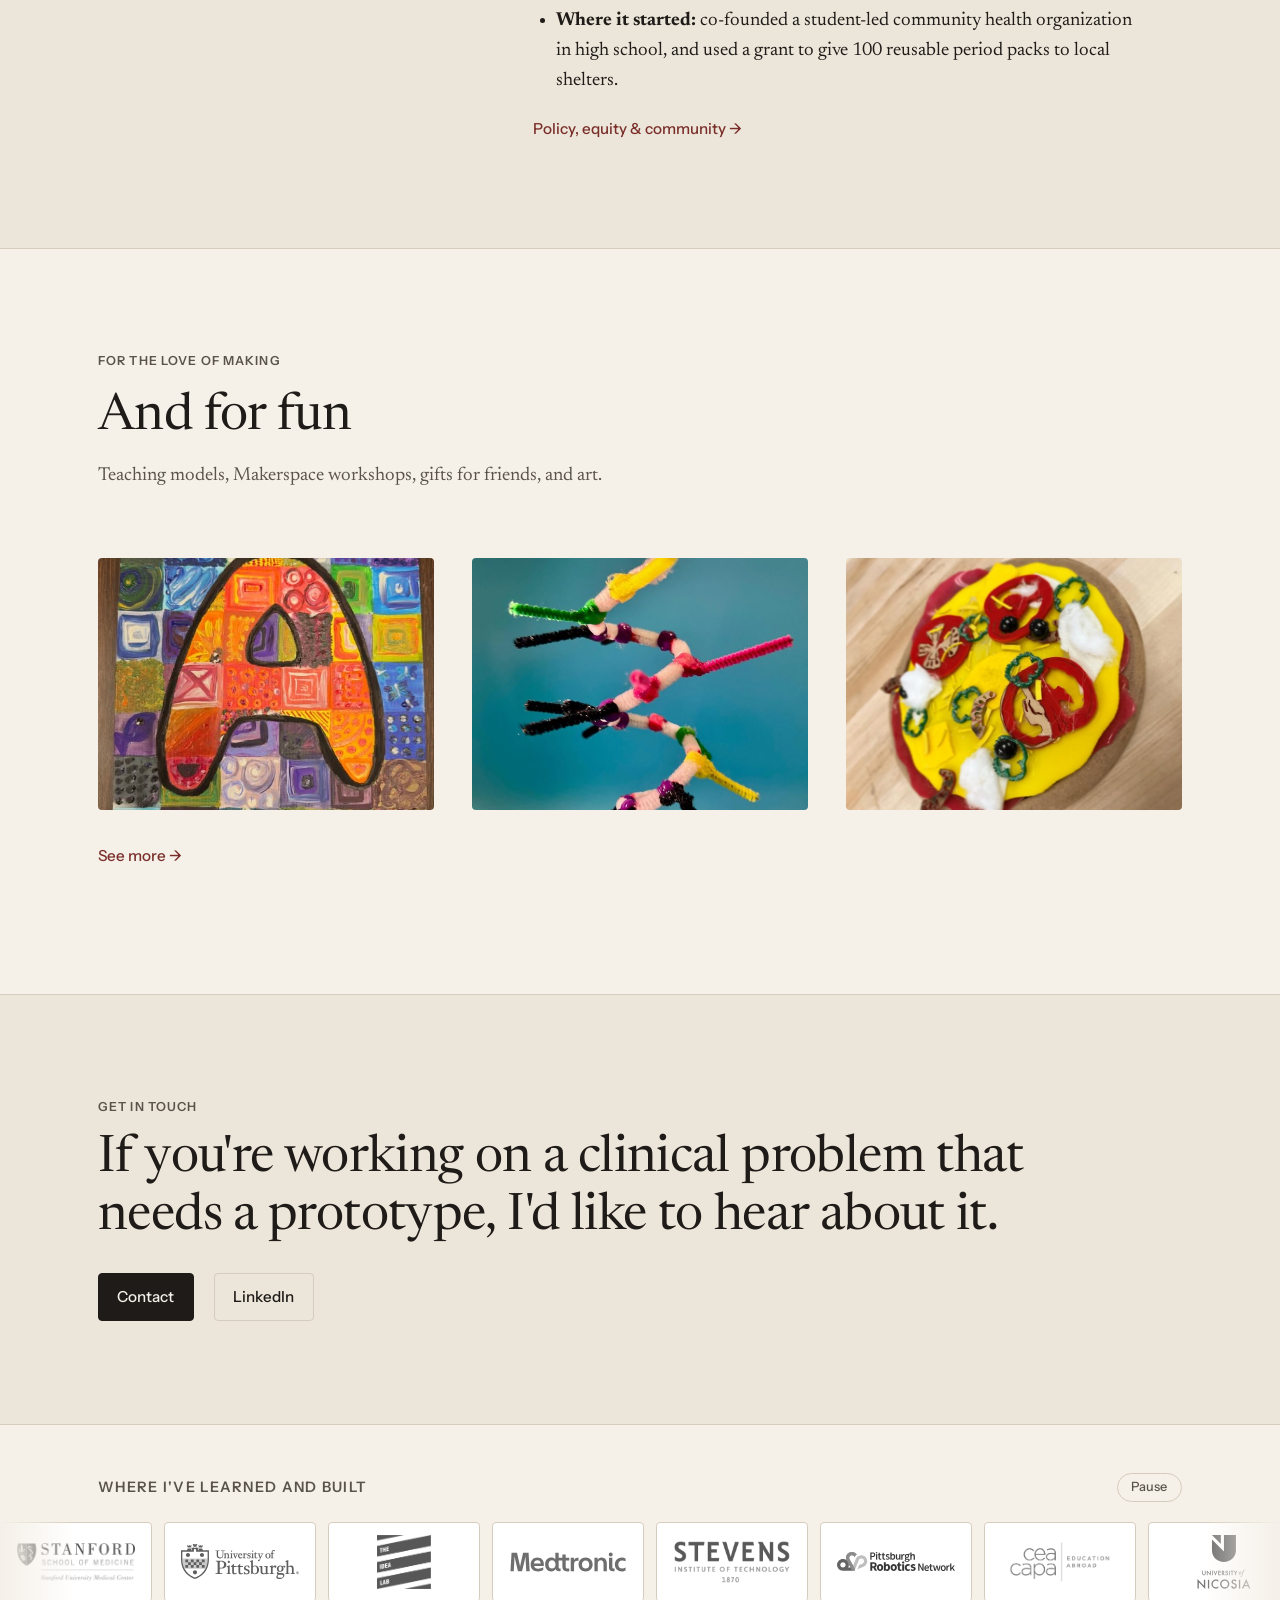
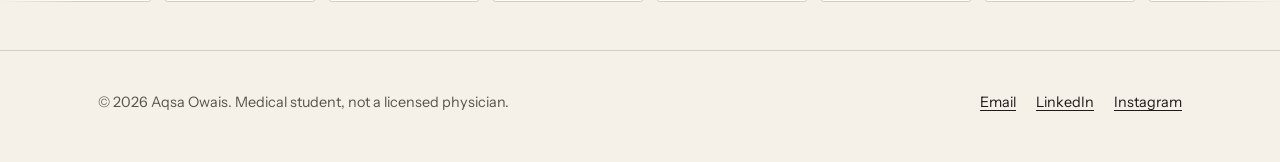
==== commit ac5afc8b: "Add scrolling affiliations logo bar and simplify contact page Co-Authored-By: Claude Opus 5.5 <norep" ====
--- a/index.html
+++ b/index.html
@@ -8,9 +8,9 @@
   <link rel="preconnect" href="https://fonts.googleapis.com">
   <link rel="preconnect" href="https://fonts.gstatic.com" crossorigin>
   <link rel="stylesheet" href="https://fonts.googleapis.com/css2?family=Instrument+Sans:wght@400;500;600&family=Newsreader:ital,opsz,wght@0,6..72,400;0,6..72,500;1,6..72,400&display=swap">
-  <link rel="stylesheet" href="assets/css/style.css?v=5">
+  <link rel="stylesheet" href="assets/css/style.css?v=7">
   <script>document.documentElement.classList.add("js");</script>
-  <script defer src="assets/js/main.js"></script>
+  <script defer src="assets/js/main.js?v=2"></script>
 </head>
 <body>
   <a class="skip-link" href="#main">Skip to content</a>
@@ -57,6 +57,7 @@
       </div>
     </section>
 
+
     <!-- The three threads -->
     <section class="section section--tint" aria-labelledby="threads-title">
       <div class="wrap">
@@ -186,6 +187,39 @@
         </div>
       </div>
     </section>
+    <!-- Affiliations -->
+    <section class="section section--logos" aria-labelledby="logos-title">
+      <div class="wrap logos-head">
+        <h2 id="logos-title" class="label">Where I've learned and built</h2>
+        <button class="marquee-toggle" type="button" aria-pressed="false" aria-controls="logo-marquee">Pause</button>
+      </div>
+      <div class="marquee" id="logo-marquee">
+        <div class="marquee-track">
+        <ul class="logo-strip" role="list">
+          <li class="logo-tile logo-tile--wide"><a href="about.html#education"><img src="assets/img/logos/stanford-medicine.png" width="480" height="155" loading="lazy" decoding="async" alt="Stanford University School of Medicine"></a></li>
+          <li class="logo-tile logo-tile--wide"><a href="about.html#education"><img src="assets/img/logos/pitt.svg" width="335" height="100" loading="lazy" decoding="async" alt="University of Pittsburgh"></a></li>
+          <li class="logo-tile logo-tile--square"><a href="work.html#idea-lab"><img src="assets/img/logos/idea-lab.png" width="240" height="242" loading="lazy" decoding="async" alt="The IDEA Lab, University of Pittsburgh"></a></li>
+          <li class="logo-tile logo-tile--wide"><a href="work.html#medtronic"><img src="assets/img/logos/medtronic.svg" width="293" height="50" loading="lazy" decoding="async" alt="Medtronic"></a></li>
+          <li class="logo-tile logo-tile--wide"><a href="work.html#mocore"><img src="assets/img/logos/stevens.png" width="360" height="130" loading="lazy" decoding="async" alt="Stevens Institute of Technology"></a></li>
+          <li class="logo-tile logo-tile--wide"><a href="work.html#outreach"><img src="assets/img/logos/pittsburgh-robotics-network.svg" width="312" height="50" loading="lazy" decoding="async" alt="Pittsburgh Robotics Network"></a></li>
+          <li class="logo-tile logo-tile--wide"><a href="about.html#abroad"><img src="assets/img/logos/cea-capa.png" width="510" height="206" loading="lazy" decoding="async" alt="CEA CAPA Education Abroad"></a></li>
+          <li class="logo-tile logo-tile--square"><a href="about.html#abroad"><img src="assets/img/logos/university-of-nicosia.svg" width="100" height="100" loading="lazy" decoding="async" alt="University of Nicosia"></a></li>
+          <li class="logo-tile logo-tile--square"><a href="about.html#education"><img src="assets/img/logos/middlesex-county-magnet-schools.png" width="300" height="300" loading="lazy" decoding="async" alt="Middlesex County Magnet Schools"></a></li>
+        </ul>
+        <ul class="logo-strip logo-strip--dup" role="list" aria-hidden="true">
+          <li class="logo-tile logo-tile--wide"><a tabindex="-1" href="about.html#education"><img src="assets/img/logos/stanford-medicine.png" width="480" height="155" loading="lazy" decoding="async" alt="" data-alt="Stanford University School of Medicine"></a></li>
+          <li class="logo-tile logo-tile--wide"><a tabindex="-1" href="about.html#education"><img src="assets/img/logos/pitt.svg" width="335" height="100" loading="lazy" decoding="async" alt="" data-alt="University of Pittsburgh"></a></li>
+          <li class="logo-tile logo-tile--square"><a tabindex="-1" href="work.html#idea-lab"><img src="assets/img/logos/idea-lab.png" width="240" height="242" loading="lazy" decoding="async" alt="" data-alt="The IDEA Lab, University of Pittsburgh"></a></li>
+          <li class="logo-tile logo-tile--wide"><a tabindex="-1" href="work.html#medtronic"><img src="assets/img/logos/medtronic.svg" width="293" height="50" loading="lazy" decoding="async" alt="" data-alt="Medtronic"></a></li>
+          <li class="logo-tile logo-tile--wide"><a tabindex="-1" href="work.html#mocore"><img src="assets/img/logos/stevens.png" width="360" height="130" loading="lazy" decoding="async" alt="" data-alt="Stevens Institute of Technology"></a></li>
+          <li class="logo-tile logo-tile--wide"><a tabindex="-1" href="work.html#outreach"><img src="assets/img/logos/pittsburgh-robotics-network.svg" width="312" height="50" loading="lazy" decoding="async" alt="" data-alt="Pittsburgh Robotics Network"></a></li>
+          <li class="logo-tile logo-tile--wide"><a tabindex="-1" href="about.html#abroad"><img src="assets/img/logos/cea-capa.png" width="510" height="206" loading="lazy" decoding="async" alt="" data-alt="CEA CAPA Education Abroad"></a></li>
+          <li class="logo-tile logo-tile--square"><a tabindex="-1" href="about.html#abroad"><img src="assets/img/logos/university-of-nicosia.svg" width="100" height="100" loading="lazy" decoding="async" alt="" data-alt="University of Nicosia"></a></li>
+          <li class="logo-tile logo-tile--square"><a tabindex="-1" href="about.html#education"><img src="assets/img/logos/middlesex-county-magnet-schools.png" width="300" height="300" loading="lazy" decoding="async" alt="" data-alt="Middlesex County Magnet Schools"></a></li>
+        </ul>
+        </div>
+      </div>
+    </section>
   </main>
 
   <footer class="site-footer">
--- a/assets/css/style.css
+++ b/assets/css/style.css
@@ -366,3 +366,39 @@
   .site-header, .site-footer, .toc { display: none; }
   body { background: #fff; color: #000; }
 }
+
+/* ---------- Affiliation logos (home, scrolling bar) ---------- */
+.section--logos { padding: clamp(2rem, 4vw, 3rem) 0; border-top: 1px solid var(--rule); overflow: hidden; }
+.logos-head { display: flex; align-items: center; justify-content: space-between; gap: 1rem; margin-bottom: 1.25rem; }
+.logos-head h2.label { font-size: var(--step--1); margin: 0; }
+.marquee-toggle { font: 500 0.8rem/1 var(--sans); color: var(--muted); background: transparent; border: 1px solid var(--rule);
+  border-radius: 999px; padding: 0.45rem 0.85rem; cursor: pointer; }
+.marquee-toggle:hover { color: var(--ink); border-color: var(--ink); }
+.marquee { overflow: hidden;
+  -webkit-mask-image: linear-gradient(90deg, transparent, #000 6%, #000 94%, transparent);
+          mask-image: linear-gradient(90deg, transparent, #000 6%, #000 94%, transparent); }
+.marquee-track { display: flex; width: max-content; animation: logo-scroll 45s linear infinite; }
+.marquee:hover .marquee-track, .marquee:focus-within .marquee-track, .marquee.is-paused .marquee-track { animation-play-state: paused; }
+@keyframes logo-scroll { to { transform: translateX(-50%); } }
+.logo-strip { list-style: none; margin: 0; padding: 0 0.75rem 0 0; max-width: none; display: flex; flex-wrap: nowrap; gap: 0.75rem; }
+.logo-strip > li { margin: 0; max-width: none; flex: none; }
+.logo-tile a { display: flex; align-items: center; justify-content: center; width: 9.5rem; height: 5rem; padding: 0.75rem 1rem;
+  background: #fff; border: 1px solid var(--rule); border-radius: var(--radius); transition: border-color .2s; }
+.logo-tile img { max-width: 100%; max-height: 2.6rem; width: auto; height: auto; object-fit: contain;
+  filter: grayscale(1); opacity: .78; transition: filter .2s, opacity .2s; }
+.logo-tile--square img { max-height: 3.4rem; }
+.logo-tile a:hover, .logo-tile a:focus-visible { border-color: var(--accent); }
+.logo-tile a:hover img, .logo-tile a:focus-visible img { filter: none; opacity: 1; }
+@media (max-width: 520px) { .logo-tile a { width: 8rem; height: 4.5rem; } }
+/* Without JS or with reduced motion: a still, wrapped row */
+:root:not(.motion) .marquee { -webkit-mask-image: none; mask-image: none; }
+:root:not(.motion) .marquee-track { animation: none; width: auto; }
+:root:not(.motion) .logo-strip { flex-wrap: wrap; justify-content: center; padding: 0 var(--gutter); }
+:root:not(.motion) .logo-strip--dup, :root:not(.motion) .marquee-toggle { display: none; }
+@media (prefers-reduced-motion: reduce) {
+  .marquee { -webkit-mask-image: none; mask-image: none; }
+  .marquee-track { animation: none; width: auto; }
+  .logo-strip { flex-wrap: wrap; justify-content: center; padding: 0 var(--gutter); }
+  .logo-strip--dup, .marquee-toggle { display: none; }
+  .logo-tile a, .logo-tile img { transition: none; }
+}
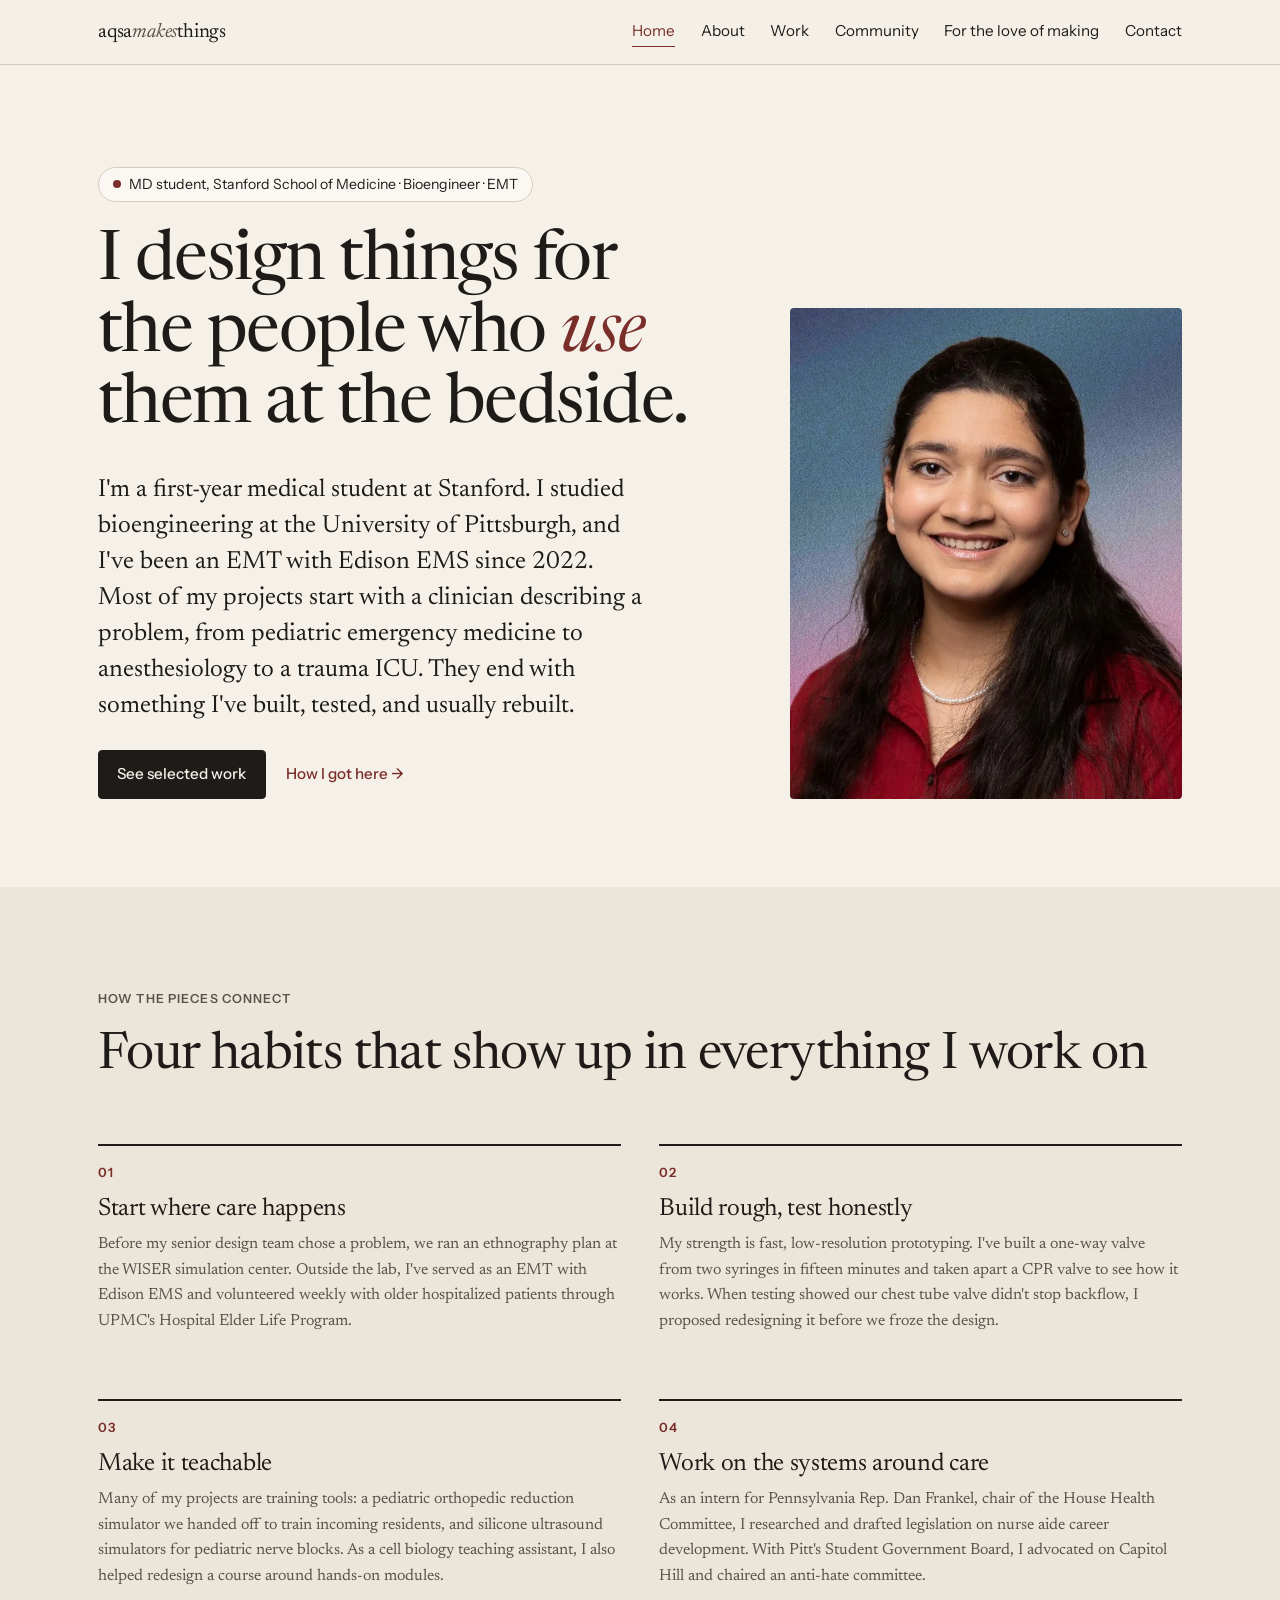
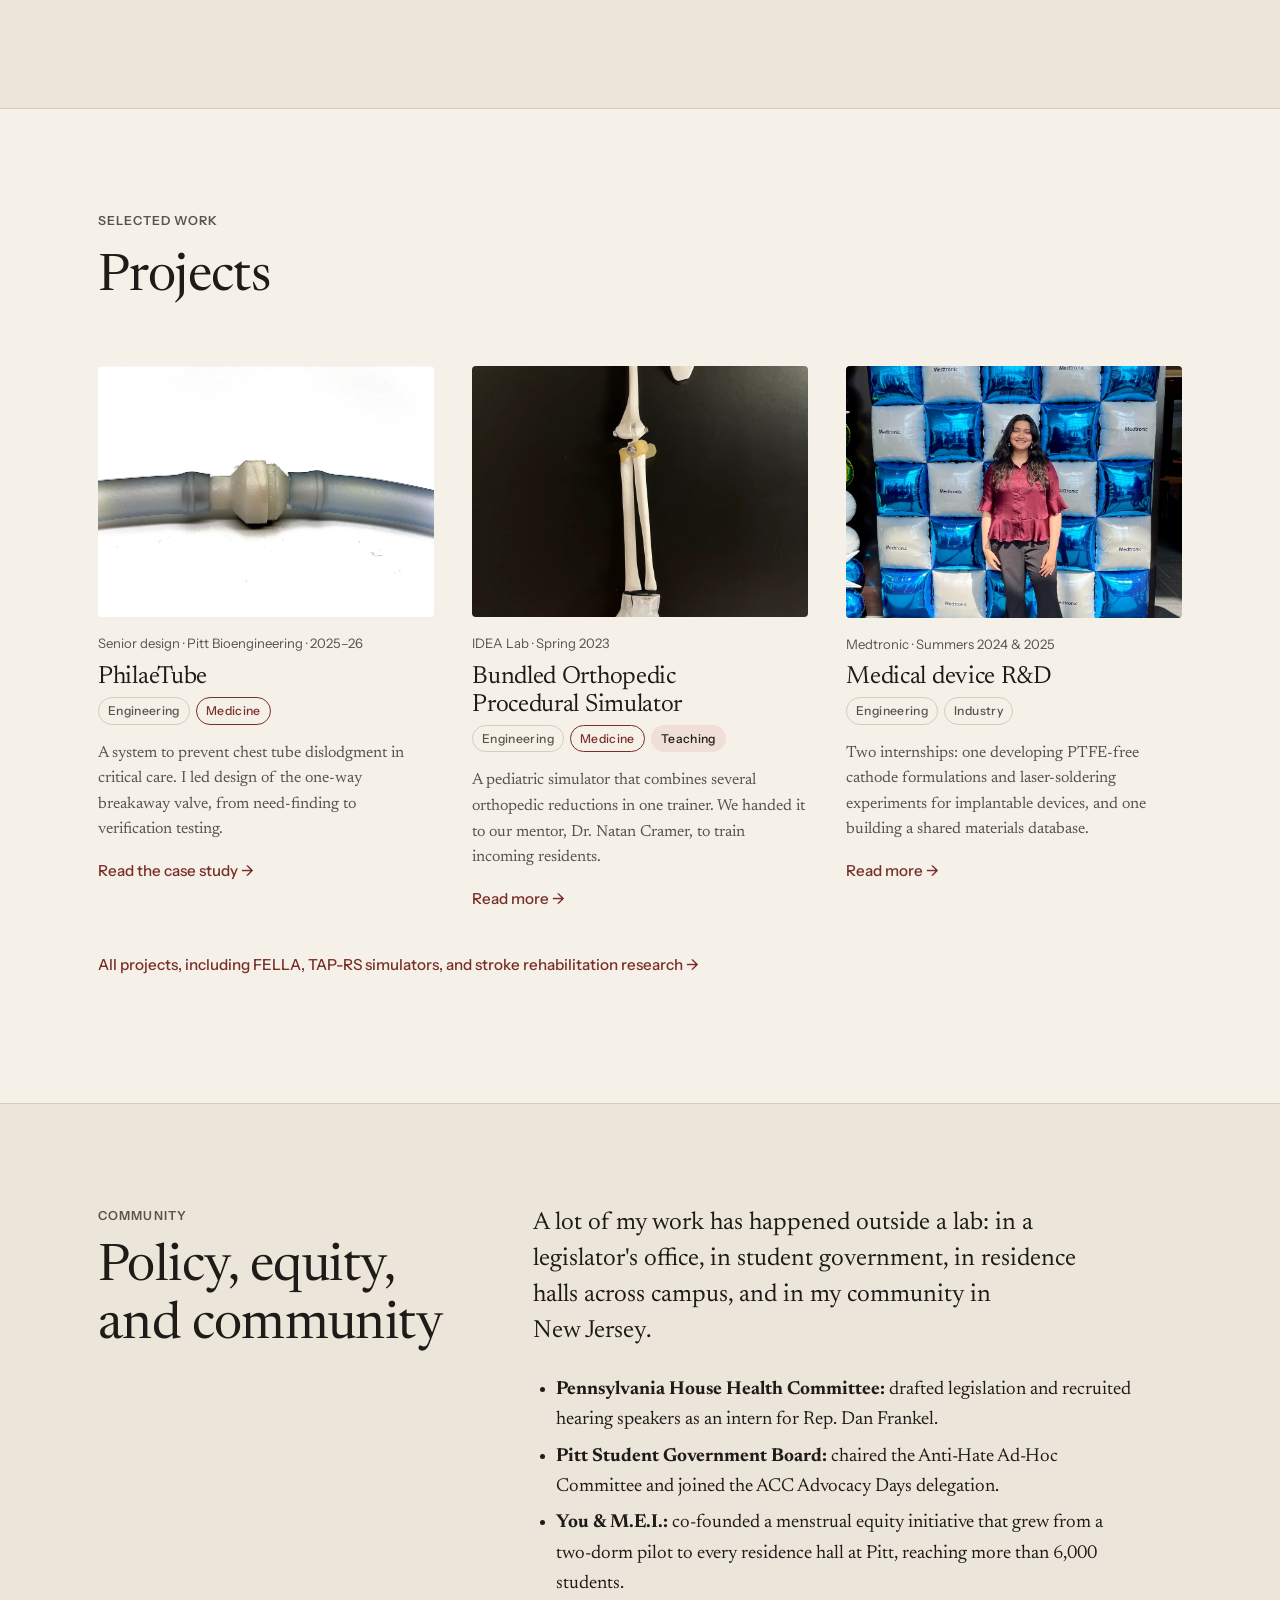
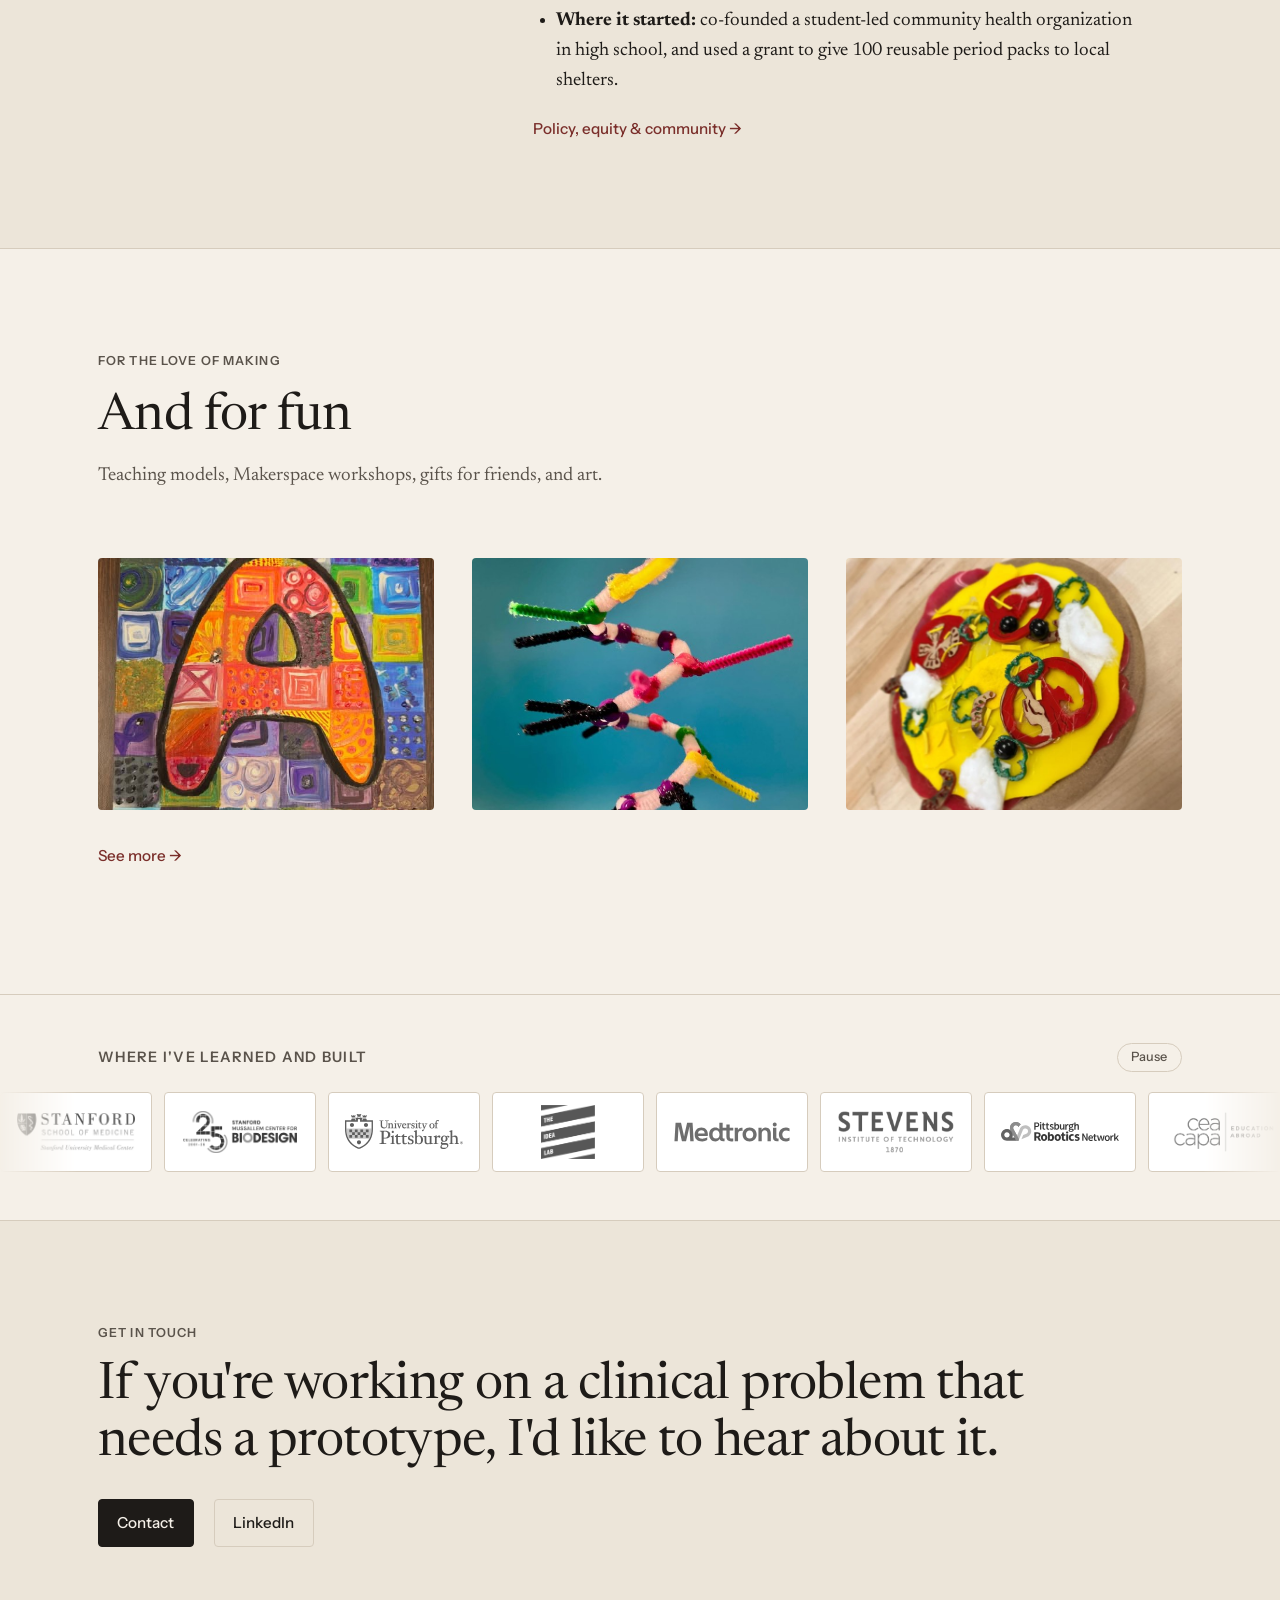
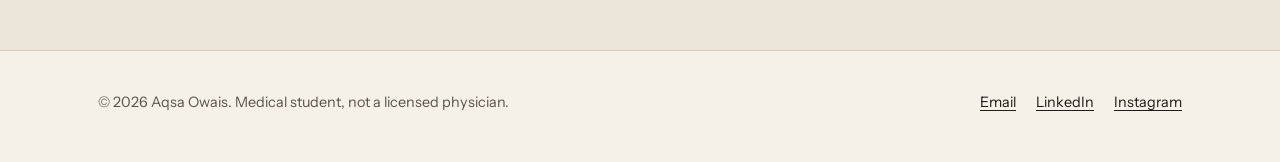
==== commit ec772207: "Move fresco to Florence, add Biodesign logo, photo viewer on making page, TBI authors Co-Authored-By" ====
--- a/index.html
+++ b/index.html
@@ -8,9 +8,9 @@
   <link rel="preconnect" href="https://fonts.googleapis.com">
   <link rel="preconnect" href="https://fonts.gstatic.com" crossorigin>
   <link rel="stylesheet" href="https://fonts.googleapis.com/css2?family=Instrument+Sans:wght@400;500;600&family=Newsreader:ital,opsz,wght@0,6..72,400;0,6..72,500;1,6..72,400&display=swap">
-  <link rel="stylesheet" href="assets/css/style.css?v=7">
+  <link rel="stylesheet" href="assets/css/style.css?v=9">
   <script>document.documentElement.classList.add("js");</script>
-  <script defer src="assets/js/main.js?v=2"></script>
+  <script defer src="assets/js/main.js?v=5"></script>
 </head>
 <body>
   <a class="skip-link" href="#main">Skip to content</a>
@@ -176,17 +176,6 @@
       </div>
     </section>
 
-    <!-- Contact strip -->
-    <section class="section section--tint" aria-labelledby="contact-title">
-      <div class="wrap">
-        <p class="label">Get in touch</p>
-        <h2 id="contact-title">If you're working on a clinical problem that needs a prototype, I'd like to hear about it.</h2>
-        <div class="actions" style="margin-top:1.5rem">
-          <a class="btn" href="contact.html">Contact</a>
-          <a class="btn btn--ghost" href="https://www.linkedin.com/in/aqsa-owais/">LinkedIn</a>
-        </div>
-      </div>
-    </section>
     <!-- Affiliations -->
     <section class="section section--logos" aria-labelledby="logos-title">
       <div class="wrap logos-head">
@@ -197,6 +186,7 @@
         <div class="marquee-track">
         <ul class="logo-strip" role="list">
           <li class="logo-tile logo-tile--wide"><a href="about.html#education"><img src="assets/img/logos/stanford-medicine.png" width="480" height="155" loading="lazy" decoding="async" alt="Stanford University School of Medicine"></a></li>
+          <li class="logo-tile logo-tile--wide"><a href="https://biodesign.stanford.edu/"><img src="assets/img/logos/stanford-biodesign.png" width="480" height="175" loading="lazy" decoding="async" alt="Stanford Biodesign"></a></li>
           <li class="logo-tile logo-tile--wide"><a href="about.html#education"><img src="assets/img/logos/pitt.svg" width="335" height="100" loading="lazy" decoding="async" alt="University of Pittsburgh"></a></li>
           <li class="logo-tile logo-tile--square"><a href="work.html#idea-lab"><img src="assets/img/logos/idea-lab.png" width="240" height="242" loading="lazy" decoding="async" alt="The IDEA Lab, University of Pittsburgh"></a></li>
           <li class="logo-tile logo-tile--wide"><a href="work.html#medtronic"><img src="assets/img/logos/medtronic.svg" width="293" height="50" loading="lazy" decoding="async" alt="Medtronic"></a></li>
@@ -208,6 +198,7 @@
         </ul>
         <ul class="logo-strip logo-strip--dup" role="list" aria-hidden="true">
           <li class="logo-tile logo-tile--wide"><a tabindex="-1" href="about.html#education"><img src="assets/img/logos/stanford-medicine.png" width="480" height="155" loading="lazy" decoding="async" alt="" data-alt="Stanford University School of Medicine"></a></li>
+          <li class="logo-tile logo-tile--wide"><a tabindex="-1" href="https://biodesign.stanford.edu/"><img src="assets/img/logos/stanford-biodesign.png" width="480" height="175" loading="lazy" decoding="async" alt="" data-alt="Stanford Biodesign"></a></li>
           <li class="logo-tile logo-tile--wide"><a tabindex="-1" href="about.html#education"><img src="assets/img/logos/pitt.svg" width="335" height="100" loading="lazy" decoding="async" alt="" data-alt="University of Pittsburgh"></a></li>
           <li class="logo-tile logo-tile--square"><a tabindex="-1" href="work.html#idea-lab"><img src="assets/img/logos/idea-lab.png" width="240" height="242" loading="lazy" decoding="async" alt="" data-alt="The IDEA Lab, University of Pittsburgh"></a></li>
           <li class="logo-tile logo-tile--wide"><a tabindex="-1" href="work.html#medtronic"><img src="assets/img/logos/medtronic.svg" width="293" height="50" loading="lazy" decoding="async" alt="" data-alt="Medtronic"></a></li>
@@ -217,6 +208,18 @@
           <li class="logo-tile logo-tile--square"><a tabindex="-1" href="about.html#abroad"><img src="assets/img/logos/university-of-nicosia.svg" width="100" height="100" loading="lazy" decoding="async" alt="" data-alt="University of Nicosia"></a></li>
           <li class="logo-tile logo-tile--square"><a tabindex="-1" href="about.html#education"><img src="assets/img/logos/middlesex-county-magnet-schools.png" width="300" height="300" loading="lazy" decoding="async" alt="" data-alt="Middlesex County Magnet Schools"></a></li>
         </ul>
+        </div>
+      </div>
+    </section>
+
+    <!-- Contact strip -->
+    <section class="section section--tint" aria-labelledby="contact-title">
+      <div class="wrap">
+        <p class="label">Get in touch</p>
+        <h2 id="contact-title">If you're working on a clinical problem that needs a prototype, I'd like to hear about it.</h2>
+        <div class="actions" style="margin-top:1.5rem">
+          <a class="btn" href="contact.html">Contact</a>
+          <a class="btn btn--ghost" href="https://www.linkedin.com/in/aqsa-owais/">LinkedIn</a>
         </div>
       </div>
     </section>
--- a/assets/css/style.css
+++ b/assets/css/style.css
@@ -402,3 +402,35 @@
   .logo-strip--dup, .marquee-toggle { display: none; }
   .logo-tile a, .logo-tile img { transition: none; }
 }
+.inline-figure { margin: 1.75rem 0 0; max-width: 18rem; }
+.inline-figure img { border-radius: var(--radius); }
+
+/* ---------- Making page: zoomable photos, lightbox ---------- */
+.zoom-btn { display: block; width: 100%; padding: 0; border: 0; background: none; cursor: zoom-in;
+  border-radius: var(--radius); overflow: hidden; }
+.zoom-btn img { display: block; transition: transform .5s ease, filter .3s ease; }
+.zoom-btn:hover img, .zoom-btn:focus-visible img { transform: scale(1.04); }
+.zoom-btn:focus-visible { outline: 2px solid var(--focus); outline-offset: 3px; }
+.gallery figure figcaption { transition: color .2s; }
+.gallery figure:hover figcaption { color: var(--ink); }
+
+.lightbox { border: 0; padding: 0; margin: auto; width: 100vw; height: 100vh; max-width: 100vw; max-height: 100vh;
+  background: rgba(20, 18, 15, 0.94); color: #f3ede4; }
+.lightbox::backdrop { background: rgba(20, 18, 15, 0.6); }
+.lightbox[open] { display: grid; place-items: center; }
+.lightbox-figure { margin: 0; display: grid; justify-items: center; gap: 0.75rem; padding: 3.5rem 4.5rem 2.5rem; max-width: 100%; }
+.lightbox-figure img { max-width: min(92vw, 900px); max-height: 78vh; width: auto; height: auto; border-radius: var(--radius); }
+.lightbox-figure figcaption { color: #e7ded2; font-size: 0.95rem; text-align: center; max-width: 40rem; margin: 0; }
+.lightbox-count { position: absolute; top: 1.1rem; left: 1.25rem; margin: 0; font: 500 0.85rem var(--sans); color: #bfb4a6; }
+.lightbox-btn { position: absolute; width: 2.75rem; height: 2.75rem; border-radius: 50%; border: 1px solid rgba(255,255,255,.25);
+  background: rgba(255,255,255,.06); color: #fff; font-size: 1.3rem; line-height: 1; cursor: pointer; }
+.lightbox-btn:hover, .lightbox-btn:focus-visible { background: rgba(255,255,255,.18); }
+.lightbox-close { top: 0.75rem; right: 0.75rem; font-size: 1.6rem; }
+.lightbox-prev { left: 0.75rem; top: 50%; transform: translateY(-50%); }
+.lightbox-next { right: 0.75rem; top: 50%; transform: translateY(-50%); }
+@media (max-width: 640px) {
+  .lightbox-figure { padding: 3.5rem 0.75rem 5rem; }
+  .lightbox-prev, .lightbox-next { top: auto; bottom: 1rem; transform: none; }
+  .lightbox-prev { left: calc(50% - 3.25rem); } .lightbox-next { right: calc(50% - 3.25rem); }
+}
+@media (prefers-reduced-motion: reduce) { .zoom-btn img { transition: none; } .zoom-btn:hover img { transform: none; } }
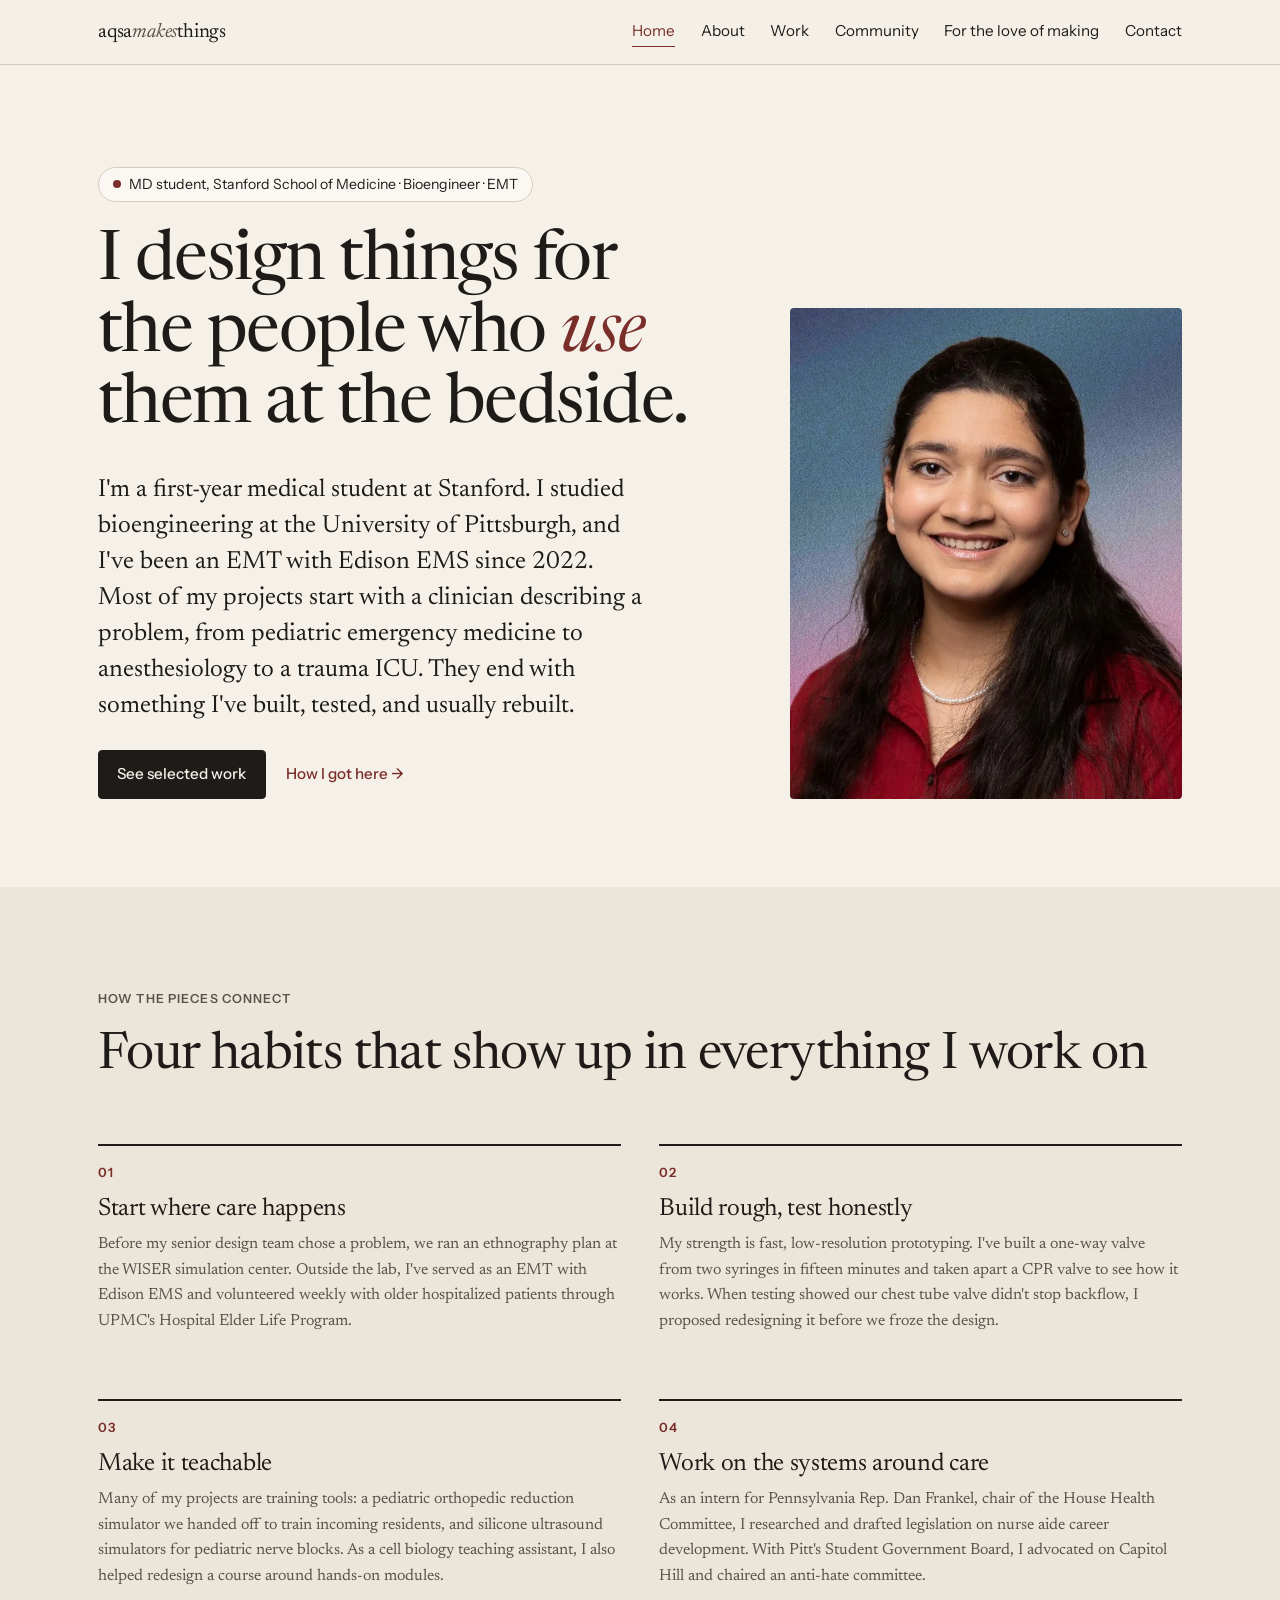
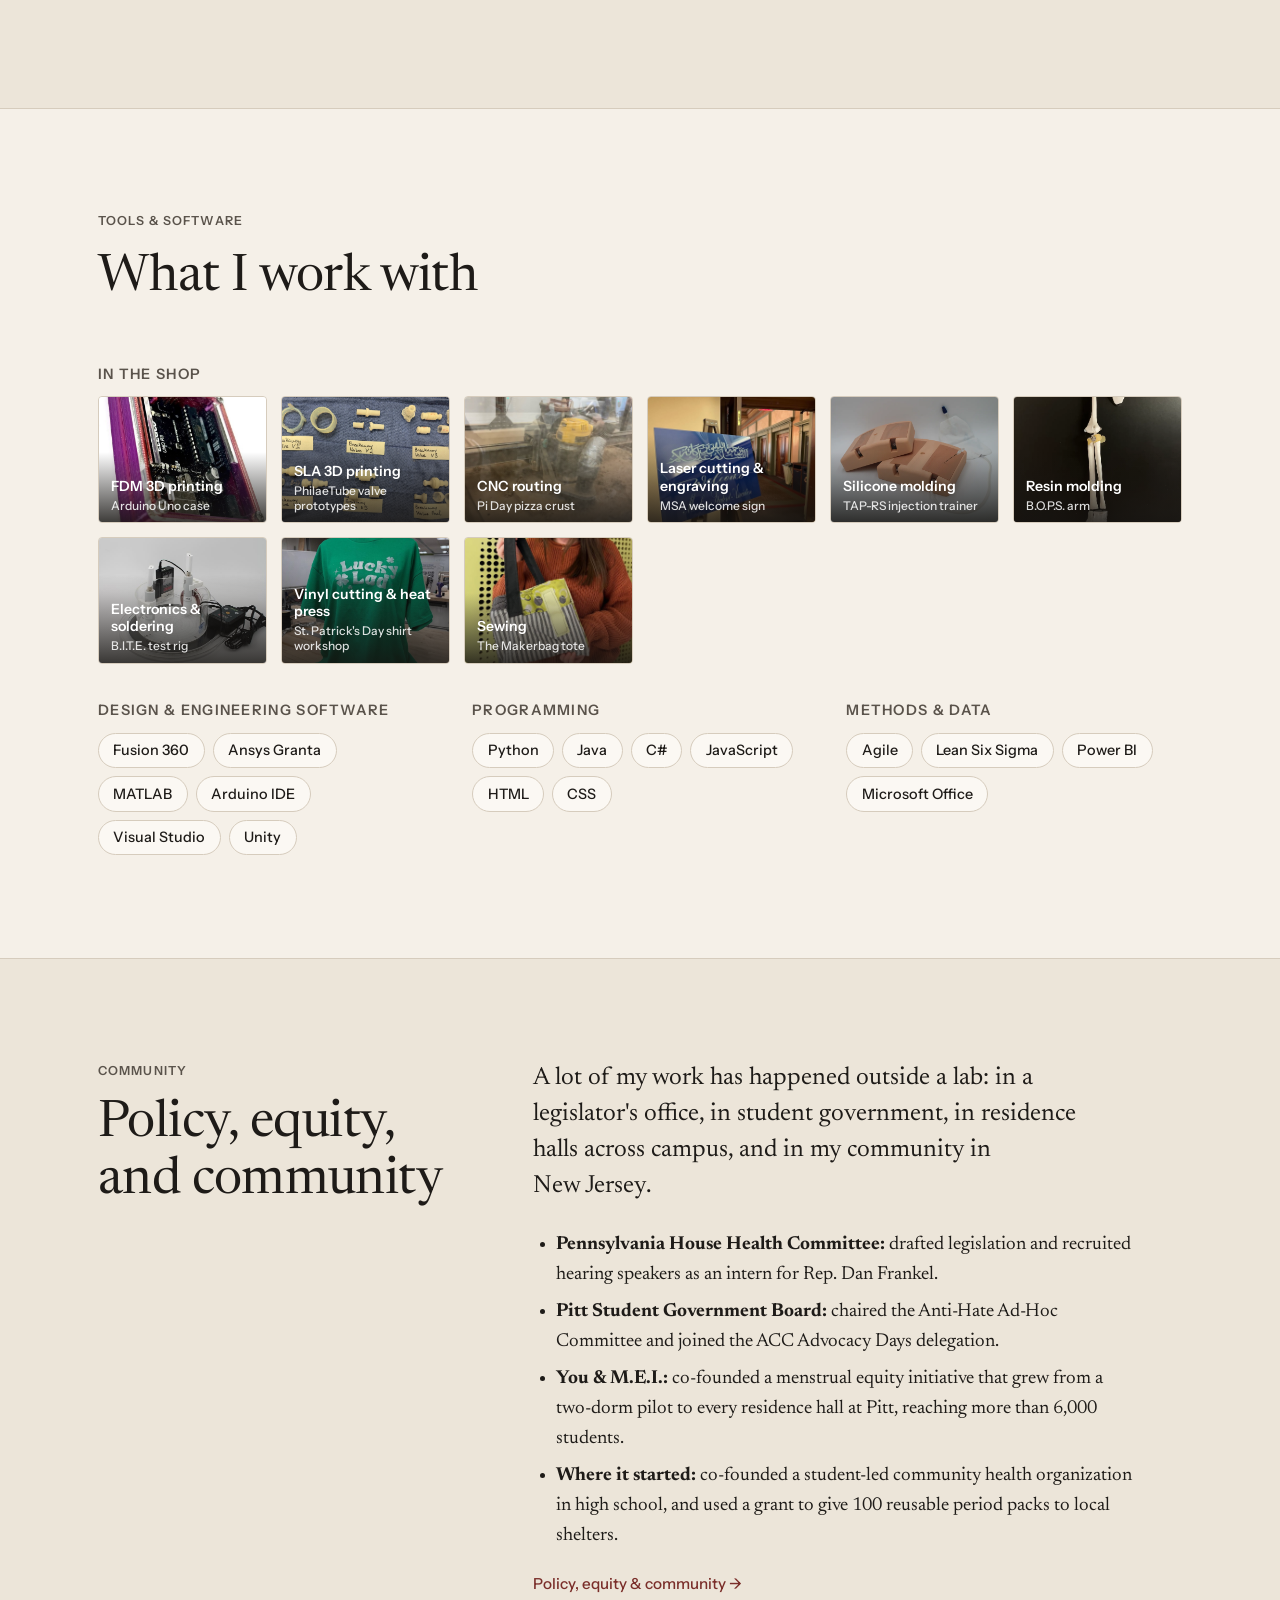
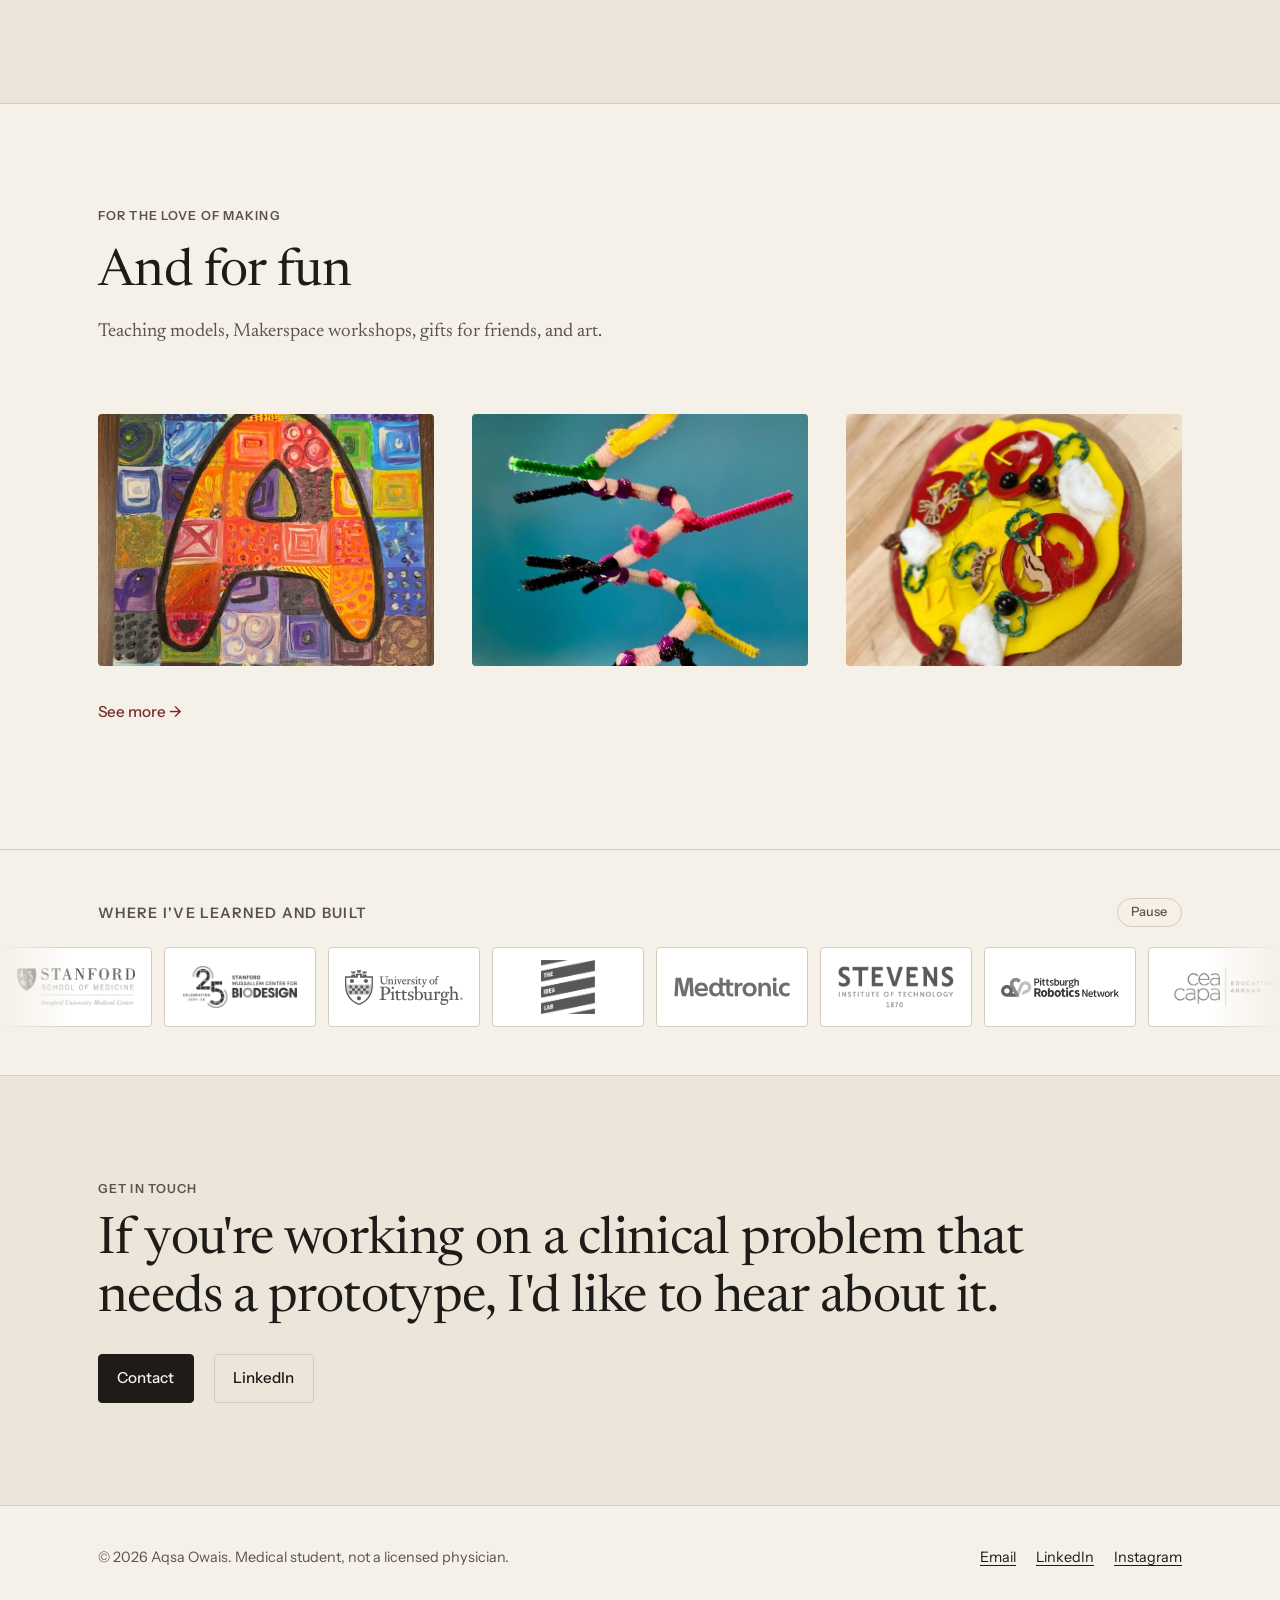
==== commit 8db47028: "Making page scroll panel and process shots, tools section on Home, Just Smile to Community Co-Author" ====
--- a/index.html
+++ b/index.html
@@ -8,9 +8,9 @@
   <link rel="preconnect" href="https://fonts.googleapis.com">
   <link rel="preconnect" href="https://fonts.gstatic.com" crossorigin>
   <link rel="stylesheet" href="https://fonts.googleapis.com/css2?family=Instrument+Sans:wght@400;500;600&family=Newsreader:ital,opsz,wght@0,6..72,400;0,6..72,500;1,6..72,400&display=swap">
-  <link rel="stylesheet" href="assets/css/style.css?v=9">
+  <link rel="stylesheet" href="assets/css/style.css?v=15">
   <script>document.documentElement.classList.add("js");</script>
-  <script defer src="assets/js/main.js?v=5"></script>
+  <script defer src="assets/js/main.js?v=10"></script>
 </head>
 <body>
   <a class="skip-link" href="#main">Skip to content</a>
@@ -90,43 +90,41 @@
       </div>
     </section>
 
-    <!-- Selected work -->
-    <section class="section" aria-labelledby="work-title">
+    <!-- What I work with -->
+    <section class="section" id="tools" aria-labelledby="tools-title">
       <div class="wrap">
         <div class="section-head">
-          <p class="label">Selected work</p>
-          <h2 id="work-title">Projects</h2>
-        </div>
-        <div class="cards">
-          <article class="card reveal">
-            <img src="assets/img/pt-closed.webp" width="1400" height="1050" loading="lazy" decoding="async"
-                 alt="The final PhilaeTube breakaway valve, a white cylindrical joint, connecting two lengths of grey ribbed chest tubing.">
-            <p class="meta">Senior design · Pitt Bioengineering · 2025–26</p>
-            <h3><a href="philaetube.html">PhilaeTube</a></h3>
-            <ul class="tags" aria-label="Threads"><li>Engineering</li><li class="t-med">Medicine</li></ul>
-            <p>A system to prevent chest tube dislodgment in critical care. I led design of the one-way breakaway valve, from need-finding to verification testing.</p>
-            <a class="arrow-link" href="philaetube.html">Read the case study</a>
-          </article>
-          <article class="card reveal">
-            <img src="assets/img/xp-2.webp" width="1050" height="1400" loading="lazy" decoding="async"
-                 alt="A prototype pediatric arm simulator: a white skeletal upper limb with articulated joints, photographed against a black background.">
-            <p class="meta">IDEA Lab · Spring 2023</p>
-            <h3><a href="work.html#bops">Bundled Orthopedic Procedural Simulator</a></h3>
-            <ul class="tags" aria-label="Threads"><li>Engineering</li><li class="t-med">Medicine</li><li class="t-com">Teaching</li></ul>
-            <p>A pediatric simulator that combines several orthopedic reductions in one trainer. We handed it to our mentor, Dr. Natan Cramer, to train incoming residents.</p>
-            <a class="arrow-link" href="work.html#bops">Read more</a>
-          </article>
-          <article class="card reveal">
-            <img src="assets/img/home-medtronic.webp" width="1050" height="1400" loading="lazy" decoding="async"
-                 alt="Aqsa standing in front of a wall of glossy blue panels.">
-            <p class="meta">Medtronic · Summers 2024 &amp; 2025</p>
-            <h3><a href="work.html#medtronic">Medical device R&amp;D</a></h3>
-            <ul class="tags" aria-label="Threads"><li>Engineering</li><li>Industry</li></ul>
-            <p>Two internships: one developing PTFE-free cathode formulations and laser-soldering experiments for implantable devices, and one building a shared materials database.</p>
-            <a class="arrow-link" href="work.html#medtronic">Read more</a>
-          </article>
-        </div>
-        <p style="margin-top:2.5rem"><a class="arrow-link" href="work.html">All projects, including FELLA, TAP-RS simulators, and stroke rehabilitation research</a></p>
+          <p class="label">Tools &amp; software</p>
+          <h2 id="tools-title">What I work with</h2>
+        </div>
+        <div class="tools-grid">
+          <div class="tool-group tool-group--fab">
+            <h3 class="label">In the shop</h3>
+            <ul class="tool-cards" role="list">
+              <li><a href="making.html#builds"><img src="assets/img/ig-barbie-arduino.jpg" alt="" loading="lazy" decoding="async"><span>FDM 3D printing<small>Arduino Uno case</small></span></a></li>
+              <li><a href="work.html#philaetube"><img src="assets/img/pt-evolution.jpg" alt="" loading="lazy" decoding="async"><span>SLA 3D printing<small>PhilaeTube valve prototypes</small></span></a></li>
+              <li><a href="making.html#builds"><img src="assets/img/pr-pi-cnc.jpg" alt="" loading="lazy" decoding="async"><span>CNC routing<small>Pi Day pizza crust</small></span></a></li>
+              <li><a href="making.html#builds"><img src="assets/img/ig-msa-welcome-sign.jpg" alt="" loading="lazy" decoding="async"><span>Laser cutting &amp; engraving<small>MSA welcome sign</small></span></a></li>
+              <li><a href="work.html#tap-rs"><img src="assets/img/idea-2.webp" alt="" loading="lazy" decoding="async"><span>Silicone molding<small>TAP-RS injection trainer</small></span></a></li>
+              <li><a href="work.html#bops"><img src="assets/img/xp-2.webp" alt="" loading="lazy" decoding="async"><span>Resin molding<small>B.O.P.S. arm</small></span></a></li>
+              <li><a href="work.html#bite"><img src="assets/img/mk-bite-rig.jpg" alt="" loading="lazy" decoding="async"><span>Electronics &amp; soldering<small>B.I.T.E. test rig</small></span></a></li>
+              <li><a href="making.html#builds"><img src="assets/img/ig-heatpress-shirt.jpg" alt="" loading="lazy" decoding="async"><span>Vinyl cutting &amp; heat press<small>St. Patrick's Day shirt workshop</small></span></a></li>
+              <li><a href="making.html#builds"><img src="assets/img/ig-makerbag.jpg" alt="" loading="lazy" decoding="async"><span>Sewing<small>The Makerbag tote</small></span></a></li>
+            </ul>
+          </div>
+          <div class="tool-group">
+            <h3 class="label">Design &amp; engineering software</h3>
+            <ul class="tool-chips" role="list"><li>Fusion 360</li><li>Ansys Granta</li><li>MATLAB</li><li>Arduino IDE</li><li>Visual Studio</li><li>Unity</li></ul>
+          </div>
+          <div class="tool-group">
+            <h3 class="label">Programming</h3>
+            <ul class="tool-chips" role="list"><li>Python</li><li>Java</li><li>C#</li><li>JavaScript</li><li>HTML</li><li>CSS</li></ul>
+          </div>
+          <div class="tool-group">
+            <h3 class="label">Methods &amp; data</h3>
+            <ul class="tool-chips" role="list"><li>Agile</li><li>Lean Six Sigma</li><li>Power BI</li><li>Microsoft Office</li></ul>
+          </div>
+        </div>
       </div>
     </section>
 
--- a/assets/css/style.css
+++ b/assets/css/style.css
@@ -434,3 +434,61 @@
   .lightbox-prev { left: calc(50% - 3.25rem); } .lightbox-next { right: calc(50% - 3.25rem); }
 }
 @media (prefers-reduced-motion: reduce) { .zoom-btn img { transition: none; } .zoom-btn:hover img { transform: none; } }
+.video-embed { margin: 2rem 0 1.25rem; max-width: 40rem; }
+.video-frame { position: relative; aspect-ratio: 16 / 9; border-radius: var(--radius); overflow: hidden; background: var(--paper-2); }
+.video-frame iframe { position: absolute; inset: 0; width: 100%; height: 100%; border: 0; }
+.entry--media-right { grid-template-columns: minmax(0, 1.15fr) minmax(0, 1fr); align-items: start; }
+.video-embed--side { margin: 0; max-width: none; position: sticky; top: 6rem; }
+@media (max-width: 860px) { .entry--media-right { grid-template-columns: 1fr; } .video-embed--side { position: static; } }
+
+/* ---------- Making page: scroll panel, process tags, tools ---------- */
+/* Things built for fun: sideways scroll panel, two rows */
+.panel-nav { display: flex; justify-content: flex-end; gap: 0.5rem; margin: -0.5rem 0 0.75rem; }
+.panel-btn { width: 2.6rem; height: 2.6rem; border-radius: 50%; border: 1px solid var(--rule); background: var(--card); color: var(--ink);
+  font-size: 1.1rem; cursor: pointer; }
+.panel-btn:hover:not(:disabled) { border-color: var(--ink); }
+.panel-btn:disabled { opacity: .35; cursor: default; }
+.panel-pause { margin-right: auto; font: 500 0.85rem/1 var(--sans); color: var(--muted); background: var(--card); border: 1px solid var(--rule);
+  border-radius: 999px; padding: 0.55rem 0.95rem; cursor: pointer; }
+.panel-pause:hover { color: var(--ink); border-color: var(--ink); }
+.gallery.scroll-panel { columns: auto; display: grid; grid-auto-flow: column; grid-template-rows: repeat(2, var(--row, 13.5rem));
+  grid-auto-columns: var(--row, 13.5rem); gap: 0.75rem; overflow-x: auto; overscroll-behavior-x: contain;
+  padding-bottom: 0.75rem; scrollbar-width: thin; }
+.gallery.scroll-panel:focus-visible { outline: 2px solid var(--focus); outline-offset: 4px; }
+.scroll-panel figure { margin: 0; position: relative; scroll-snap-align: start; border-radius: var(--radius); overflow: hidden; background: var(--paper-2); }
+.scroll-panel .zoom-btn, .scroll-panel .zoom-btn img { width: 100%; height: 100%; }
+.scroll-panel img { object-fit: cover; border-radius: 0; }
+.scroll-panel figcaption { position: absolute; left: 0; right: 0; bottom: 0; margin: 0; max-width: none; padding: 1.75rem 0.65rem 0.55rem;
+  font-size: 0.76rem; line-height: 1.35; color: #fff; pointer-events: none;
+  background: linear-gradient(to top, rgba(20, 18, 15, 0.85), rgba(20, 18, 15, 0)); opacity: 0; transform: translateY(6px);
+  transition: opacity .25s, transform .25s; }
+.scroll-panel figure:hover figcaption, .scroll-panel figure:focus-within figcaption { opacity: 1; transform: none; color: #fff; }
+.scroll-panel .process-tag { color: #fff; }
+.scroll-panel figure.is-process::after { content: ""; position: absolute; top: 8px; right: 8px; width: 10px; height: 10px; border-radius: 50%;
+  background: var(--accent); box-shadow: 0 0 0 2px #fff; pointer-events: none; }
+@media (hover: none) { .scroll-panel figcaption { display: none; } }
+@media (max-width: 640px) { .gallery.scroll-panel { --row: 9.5rem; } }
+@media (prefers-reduced-motion: reduce) { .scroll-panel figcaption { transition: none; } }
+.process-tag { display: inline-block; font-size: 0.7rem; font-weight: 600; letter-spacing: 0.04em; text-transform: uppercase;
+  color: var(--accent); border: 1px solid currentColor; border-radius: 999px; padding: 0.05rem 0.45rem; margin-right: 0.3rem; vertical-align: 0.08em; }
+
+.tools-grid { display: grid; grid-template-columns: repeat(3, minmax(0, 1fr)); gap: clamp(1.5rem, 3vw, 2.5rem); }
+.tool-group--fab { grid-column: 1 / -1; }
+.tool-group h3.label { font-size: var(--step--1); margin: 0 0 0.9rem; }
+.tool-cards { list-style: none; padding: 0; margin: 0; max-width: none; display: grid; grid-template-columns: repeat(auto-fill, minmax(9.25rem, 1fr)); gap: 0.85rem; }
+.tool-cards li { margin: 0; position: relative; aspect-ratio: 4 / 3; border-radius: var(--radius); overflow: hidden; background: var(--card);
+  border: 1px solid var(--rule); }
+.tool-cards img { width: 100%; height: 100%; object-fit: cover; display: block; transition: transform .6s ease; }
+.tool-cards a { display: block; height: 100%; color: inherit; text-decoration: none; }
+.tool-cards a:focus-visible { outline: 2px solid var(--focus); outline-offset: 2px; }
+.tool-cards small { display: block; font-weight: 500; font-size: 0.75rem; opacity: .85; margin-top: 0.15rem; }
+.tool-cards li:hover small { text-decoration: underline; }
+.tool-cards span { position: absolute; left: 0; right: 0; bottom: 0; padding: 1.6rem 0.75rem 0.6rem; font: 600 0.88rem/1.25 var(--sans); color: #fff;
+  background: linear-gradient(to top, rgba(20, 18, 15, 0.82), rgba(20, 18, 15, 0)); }
+.tool-cards li:hover img { transform: scale(1.06); }
+.tool-chips { list-style: none; padding: 0; margin: 0; display: flex; flex-wrap: wrap; gap: 0.5rem; }
+.tool-chips li { margin: 0; font: 500 0.9rem/1 var(--sans); padding: 0.6rem 0.9rem; border-radius: 999px; background: var(--card);
+  border: 1px solid var(--rule); transition: border-color .2s, transform .2s; }
+.tool-chips li:hover { border-color: var(--accent); transform: translateY(-2px); }
+@media (max-width: 860px) { .tools-grid { grid-template-columns: 1fr; } }
+@media (prefers-reduced-motion: reduce) { .tool-cards img, .tool-chips li { transition: none; } .tool-cards li:hover img, .tool-chips li:hover { transform: none; } }
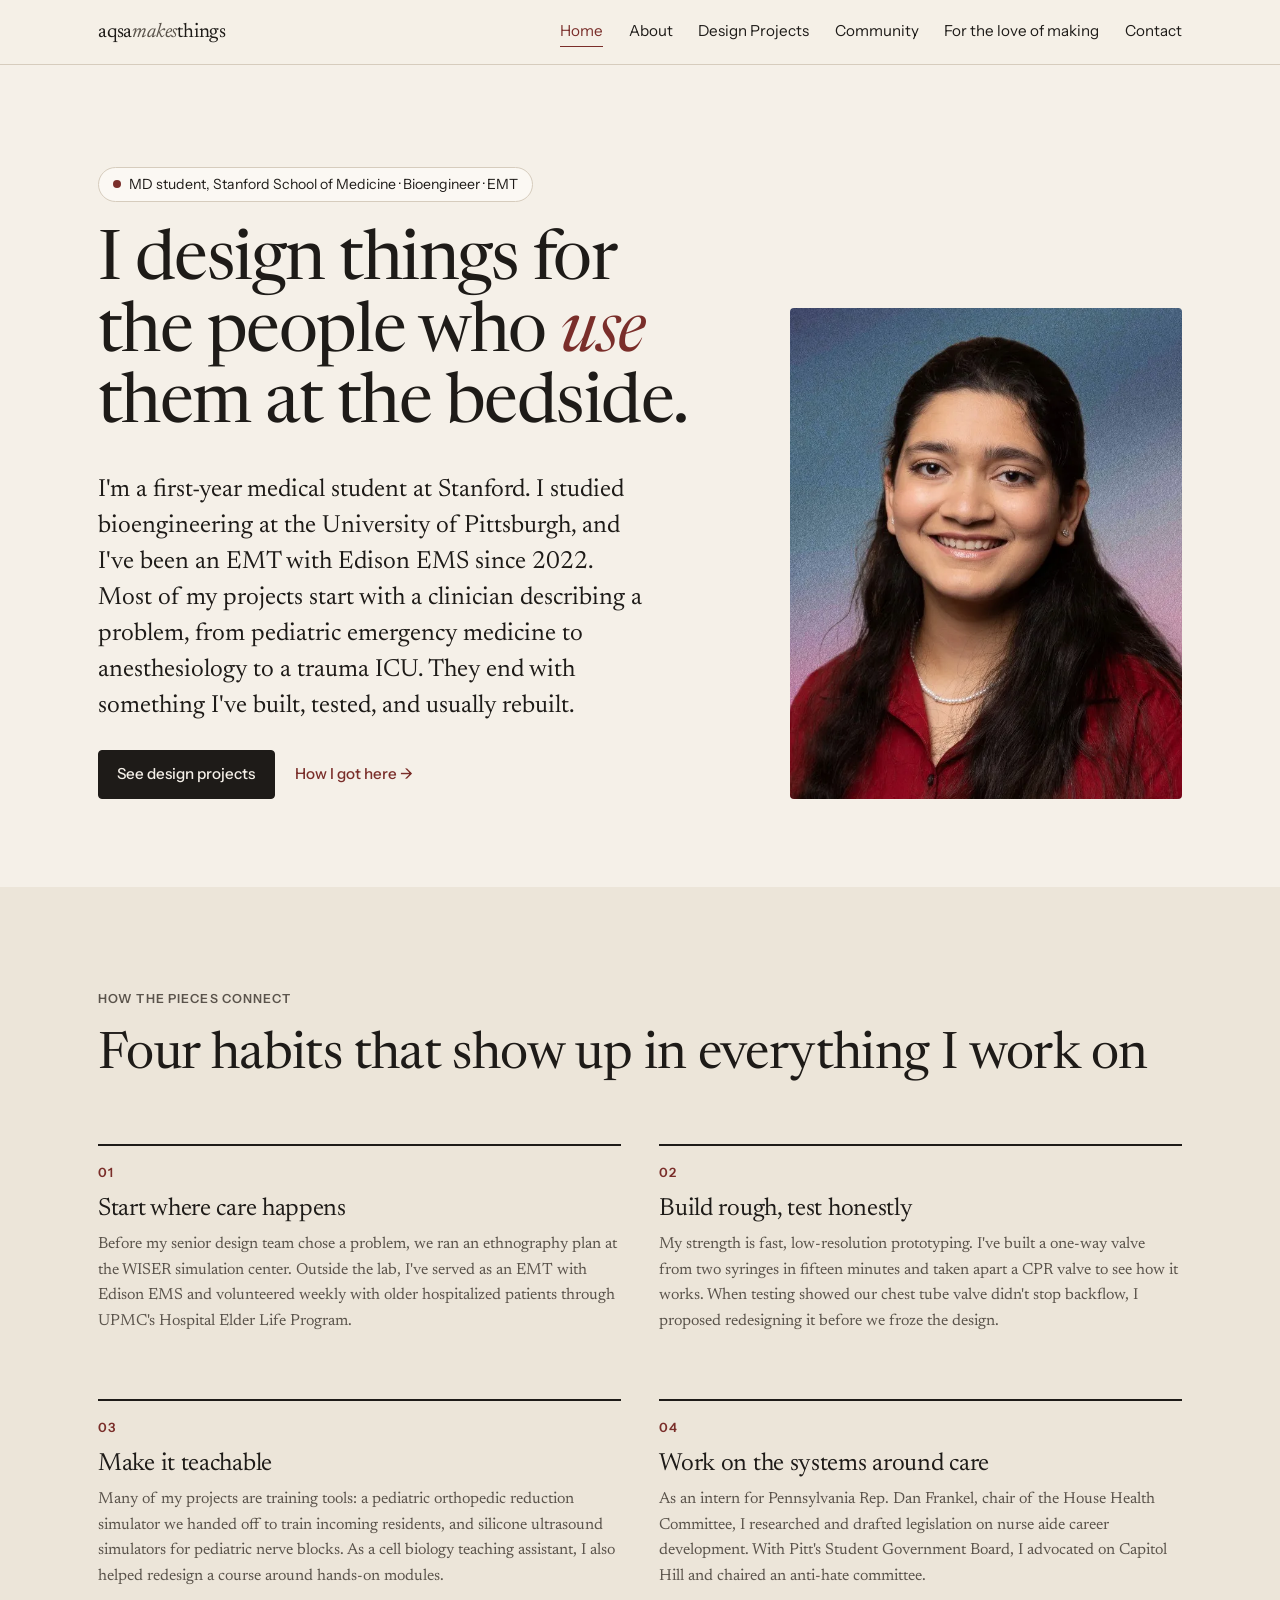
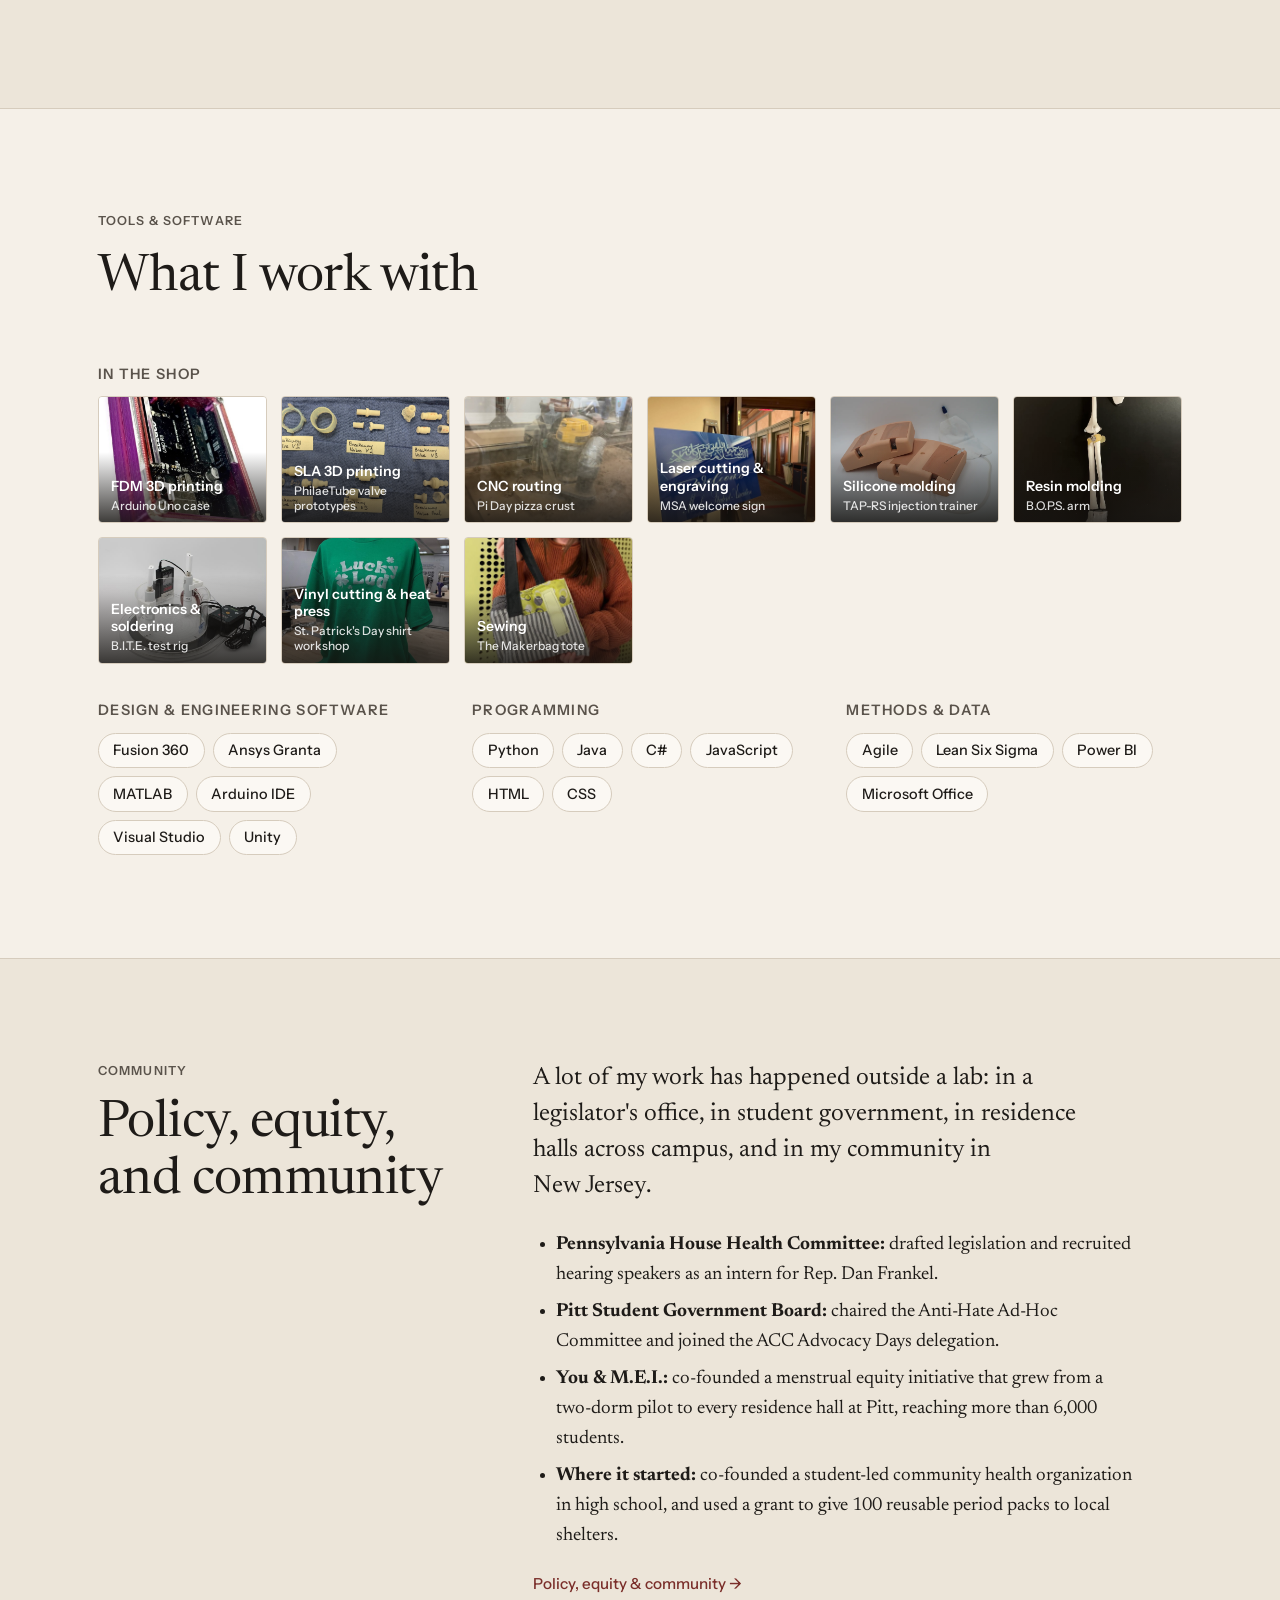
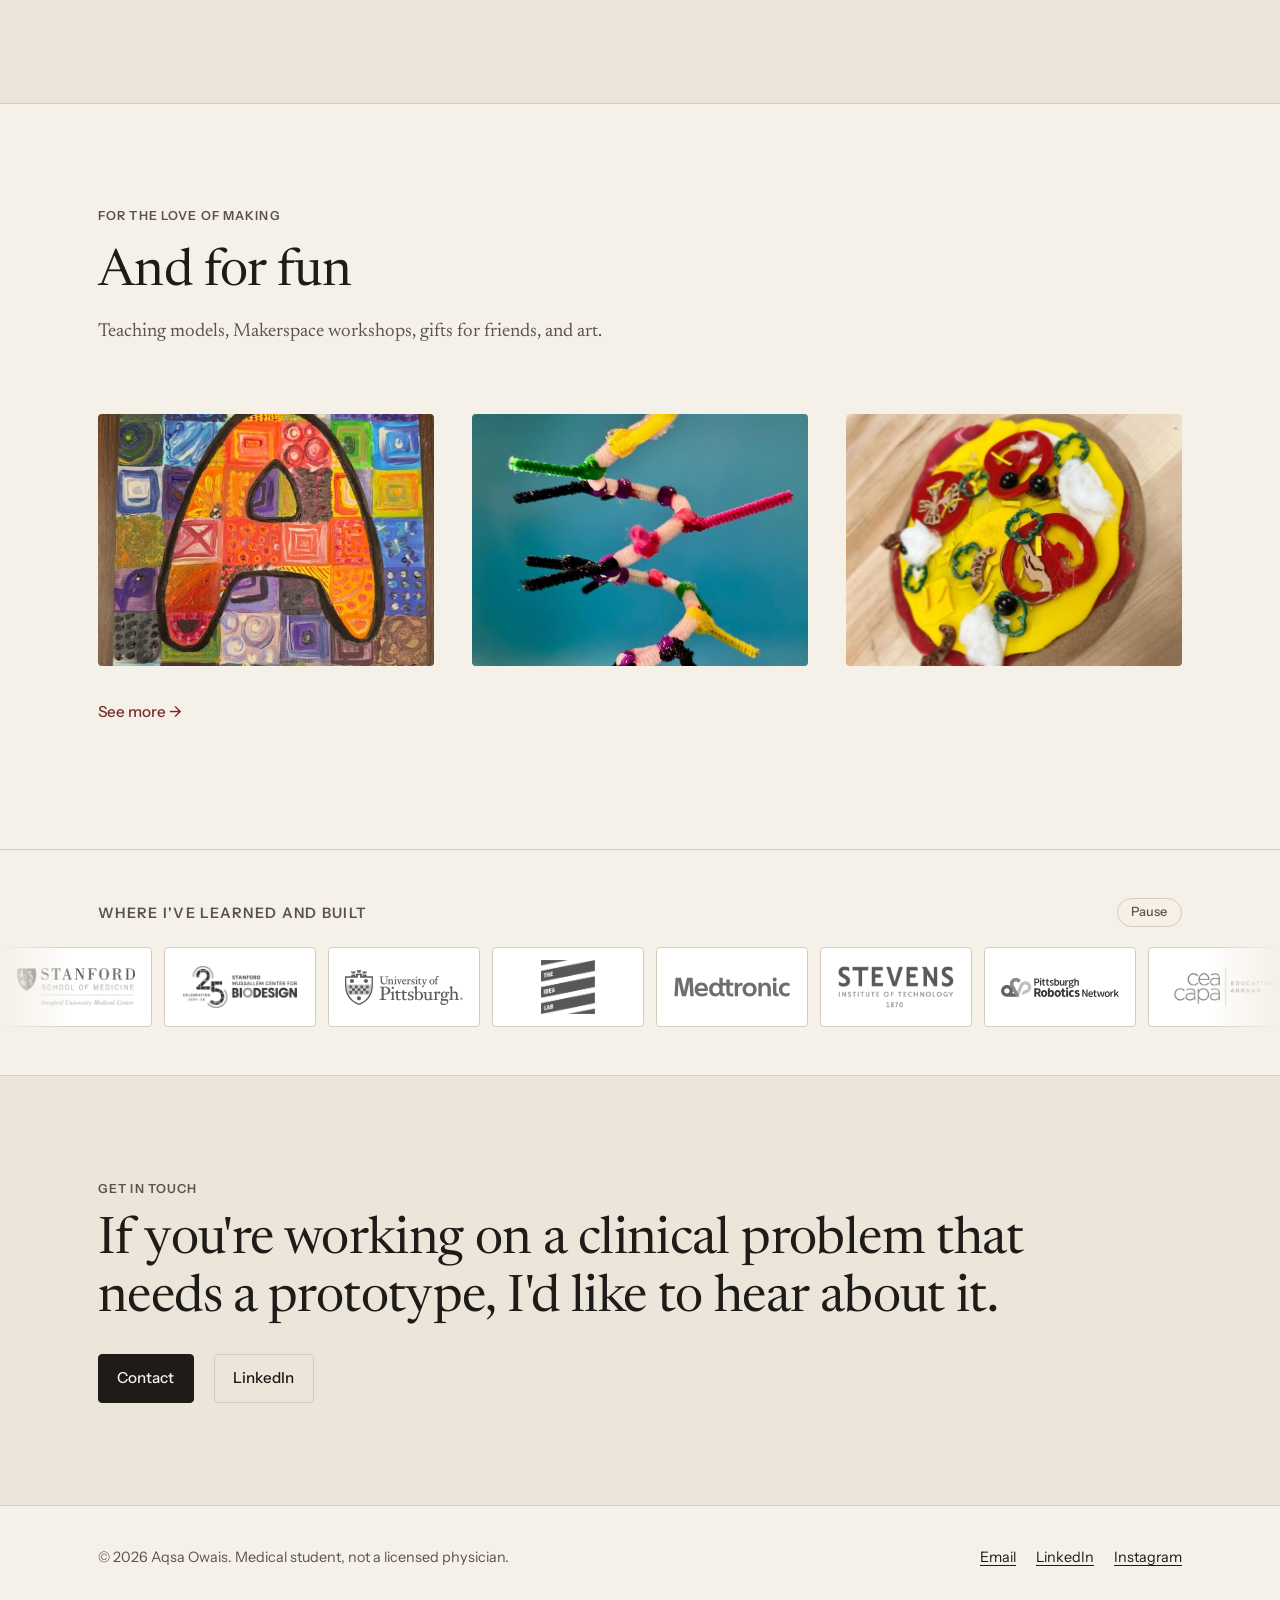
==== commit 2b2b610d: "Rename Work to Design Projects; keep nav on one line Co-Authored-By: Claude Opus 5.5 <noreply@anthro" ====
--- a/index.html
+++ b/index.html
@@ -8,7 +8,7 @@
   <link rel="preconnect" href="https://fonts.googleapis.com">
   <link rel="preconnect" href="https://fonts.gstatic.com" crossorigin>
   <link rel="stylesheet" href="https://fonts.googleapis.com/css2?family=Instrument+Sans:wght@400;500;600&family=Newsreader:ital,opsz,wght@0,6..72,400;0,6..72,500;1,6..72,400&display=swap">
-  <link rel="stylesheet" href="assets/css/style.css?v=15">
+  <link rel="stylesheet" href="assets/css/style.css?v=16">
   <script>document.documentElement.classList.add("js");</script>
   <script defer src="assets/js/main.js?v=10"></script>
 </head>
@@ -23,7 +23,7 @@
         <ul>
           <li><a href="index.html" aria-current="page">Home</a></li>
           <li><a href="about.html">About</a></li>
-          <li class="has-sub"><a href="work.html">Work</a>
+          <li class="has-sub"><a href="work.html">Design Projects</a>
             <ul class="subnav">
               <li><a href="philaetube.html">PhilaeTube case study</a></li>
             </ul>
@@ -45,7 +45,7 @@
           <h1 id="hero-title">I design things for the people who <em>use</em> them at the bedside.</h1>
           <p class="lede">I'm a first-year medical student at Stanford. I studied bioengineering at the University of Pittsburgh, and I've been an EMT with Edison EMS since 2022. Most of my projects start with a clinician describing a problem, from pediatric emergency medicine to anesthesiology to a trauma ICU. They end with something I've built, tested, and usually rebuilt.</p>
           <div class="actions">
-            <a class="btn" href="work.html">See selected work</a>
+            <a class="btn" href="work.html">See design projects</a>
             <a class="arrow-link" href="about.html">How I got here</a>
           </div>
         </div>
--- a/assets/css/style.css
+++ b/assets/css/style.css
@@ -128,7 +128,7 @@
 .wordmark span { color: var(--muted); font-style: italic; }
 .nav ul { list-style: none; margin: 0; padding: 0; display: flex; gap: clamp(0.9rem, 2vw, 1.8rem); max-width: none; }
 .nav li + li { margin-top: 0; }
-.nav a {
+.nav a { white-space: nowrap;
   font-family: var(--sans); font-size: 0.95rem; color: var(--ink); text-decoration: none;
   padding: 0.4rem 0; border-bottom: 1.5px solid transparent;
 }
@@ -153,7 +153,7 @@
   border-radius: var(--radius); padding: 0.45rem 0.8rem; cursor: pointer;
 }
 
-@media (max-width: 760px) {
+@media (max-width: 900px) {
   .js .nav-toggle { display: inline-block; }
   .js .nav { display: none; position: absolute; left: 0; right: 0; top: 100%;
     background: var(--paper); border-bottom: 1px solid var(--rule); }
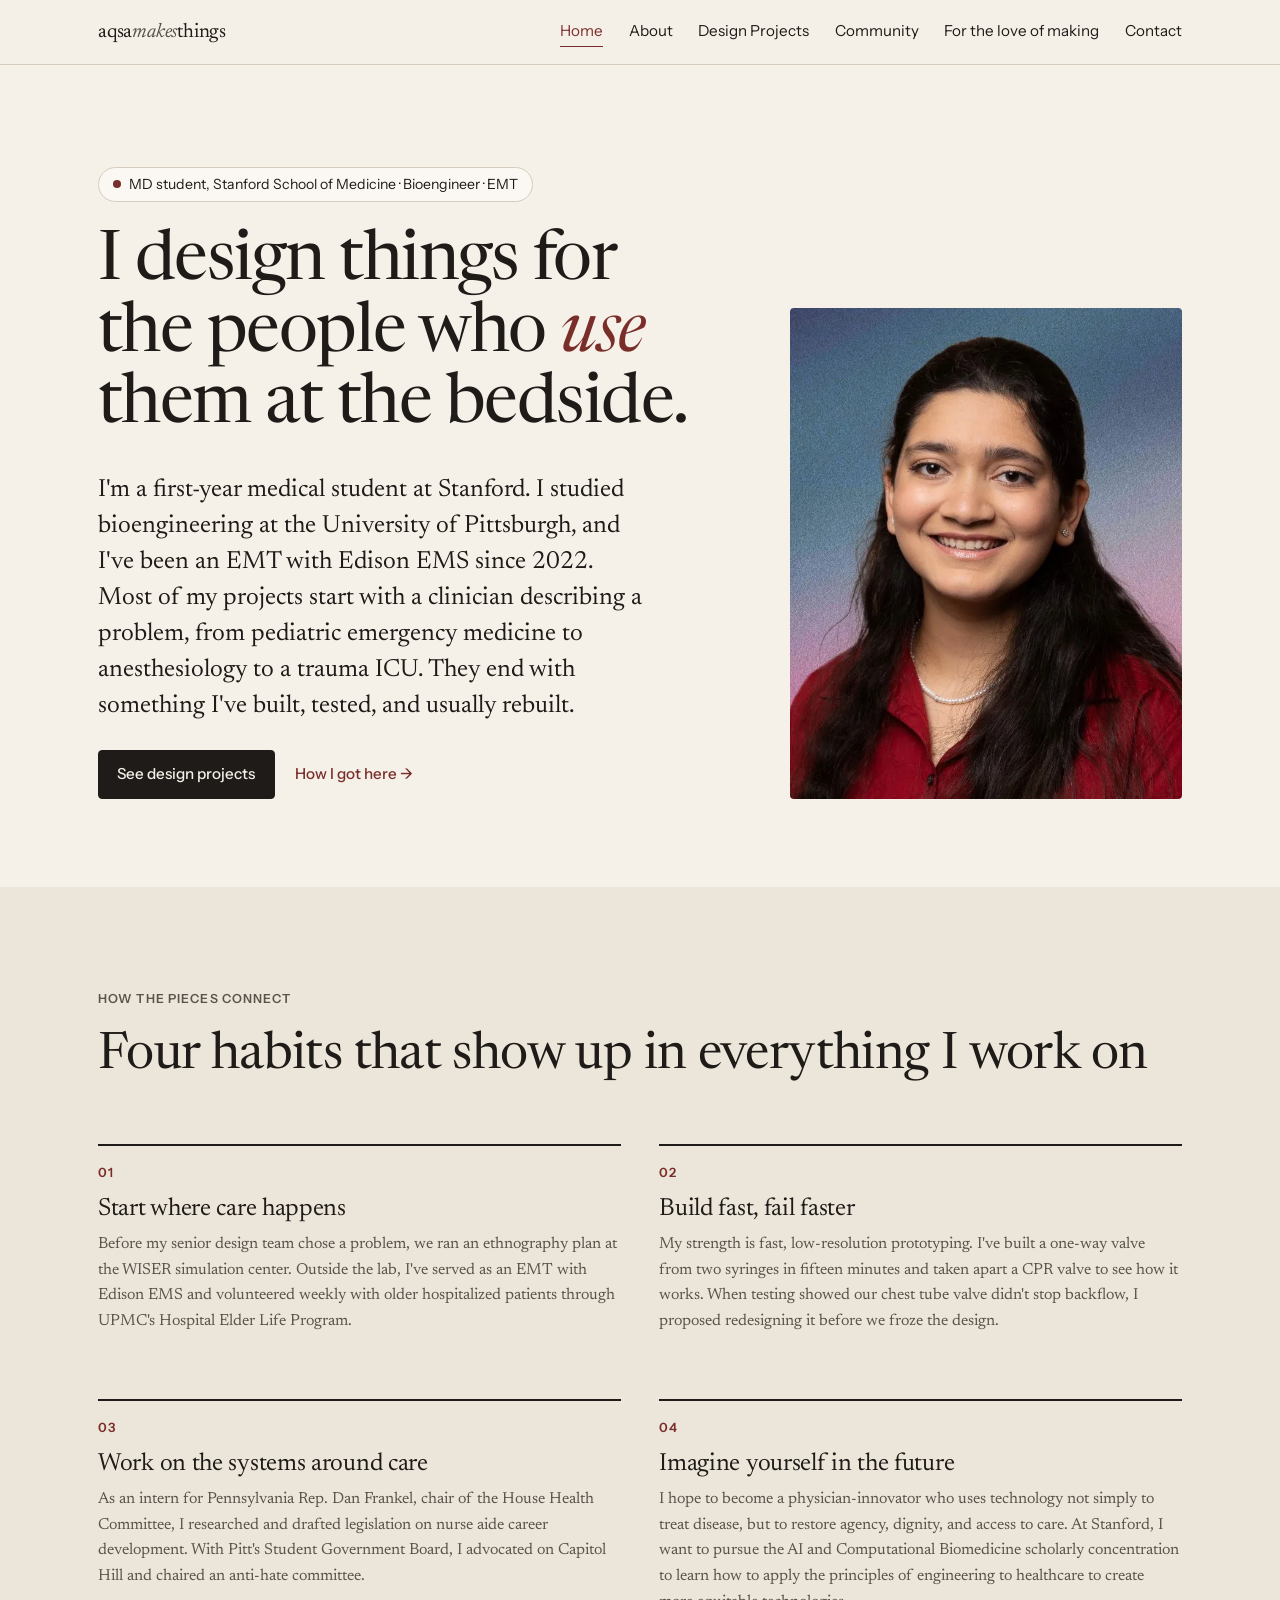
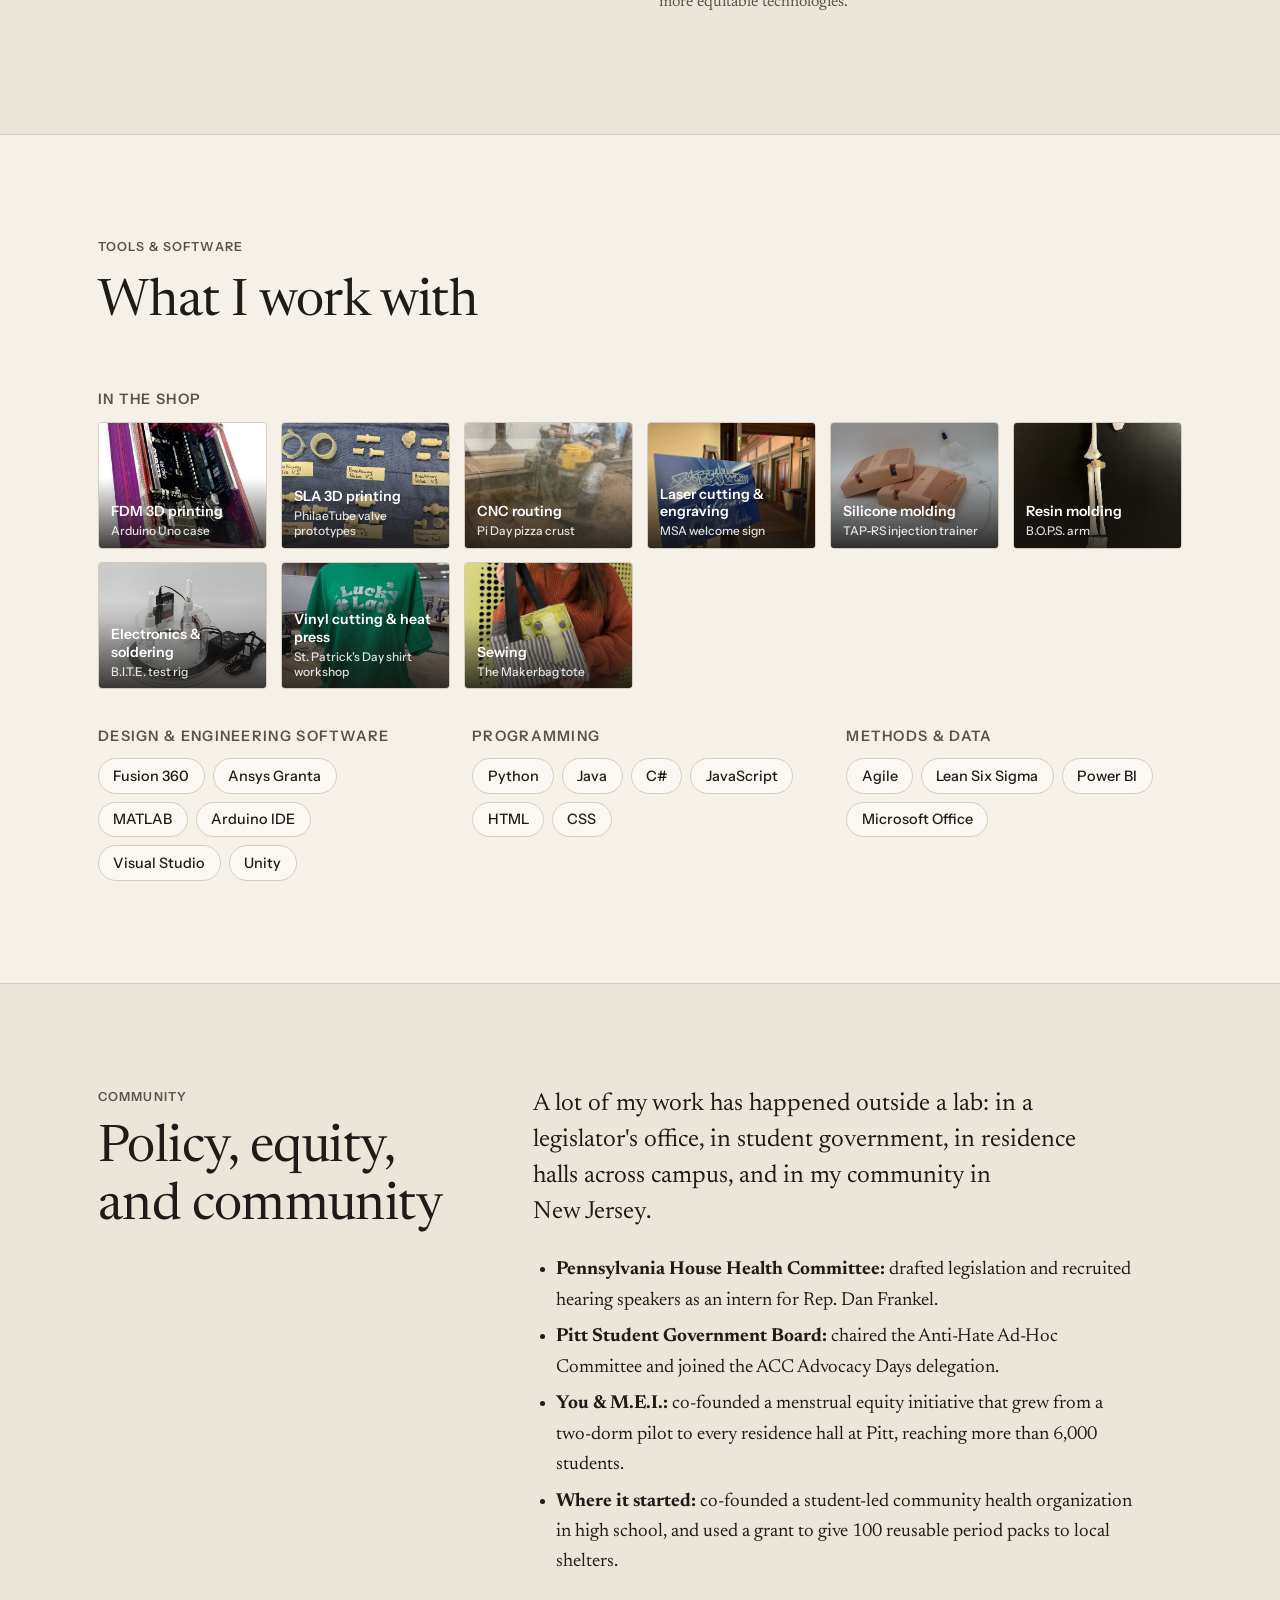
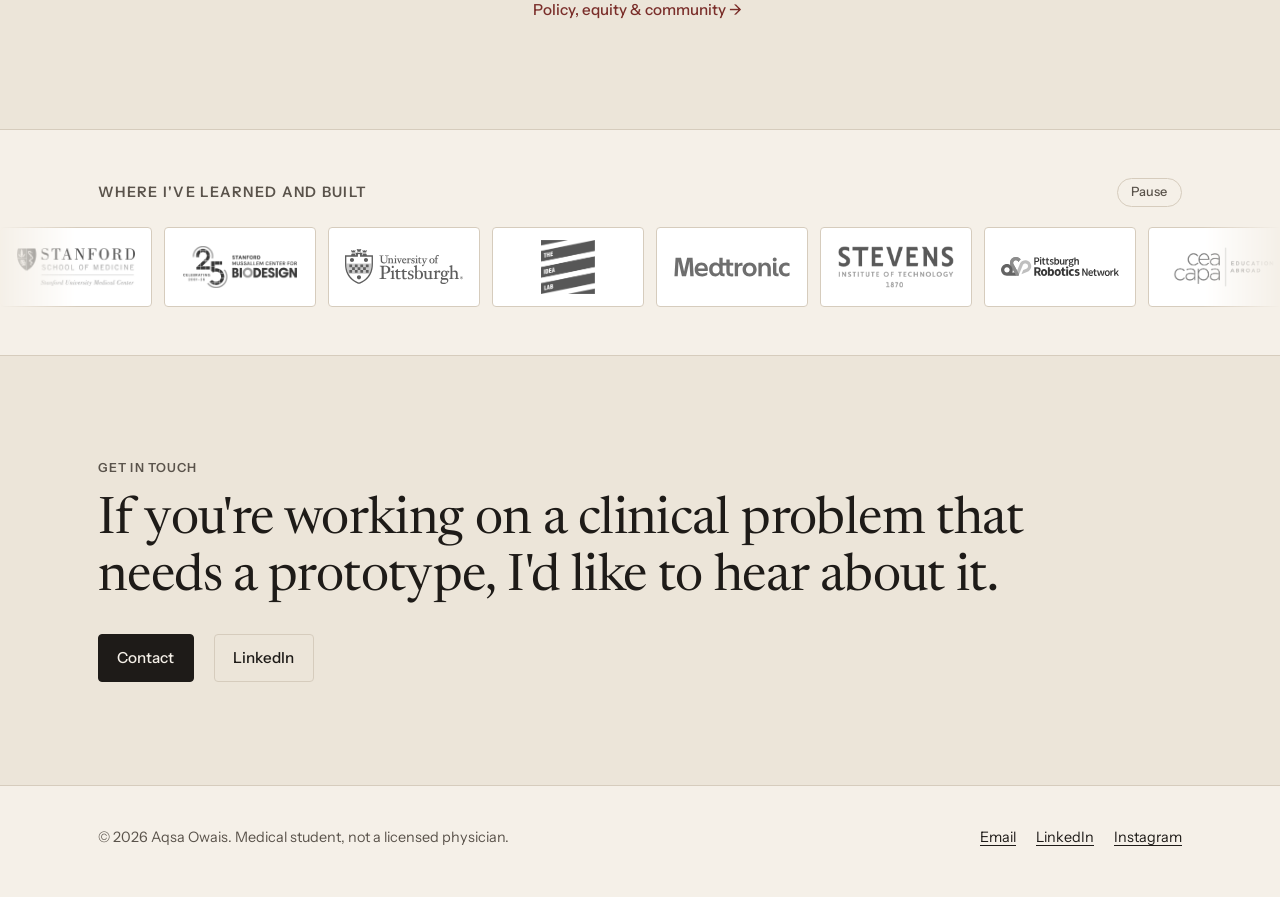
==== commit c068df9d: "Home: update habits, remove making teaser Co-Authored-By: Claude Opus 5.5 <noreply@anthropic.com>" ====
--- a/index.html
+++ b/index.html
@@ -73,18 +73,18 @@
           </article>
           <article class="thread reveal">
             <p class="num">02</p>
-            <h3>Build rough, test honestly</h3>
+            <h3>Build fast, fail faster</h3>
             <p>My strength is fast, low-resolution prototyping. I've built a one-way valve from two syringes in fifteen minutes and taken apart a CPR valve to see how it works. When testing showed our chest tube valve didn't stop backflow, I proposed redesigning it before we froze the design.</p>
           </article>
           <article class="thread reveal">
             <p class="num">03</p>
-            <h3>Make it teachable</h3>
-            <p>Many of my projects are training tools: a pediatric orthopedic reduction simulator we handed off to train incoming residents, and silicone ultrasound simulators for pediatric nerve blocks. As a cell biology teaching assistant, I also helped redesign a course around hands-on modules.</p>
-          </article>
-          <article class="thread reveal">
-            <p class="num">04</p>
             <h3>Work on the systems around care</h3>
             <p>As an intern for Pennsylvania Rep. Dan Frankel, chair of the House Health Committee, I researched and drafted legislation on nurse aide career development. With Pitt's Student Government Board, I advocated on Capitol Hill and chaired an anti-hate committee.</p>
+          </article>
+          <article class="thread reveal">
+            <p class="num">04</p>
+            <h3>Imagine yourself in the future</h3>
+            <p>I hope to become a physician-innovator who uses technology not simply to treat disease, but to restore agency, dignity, and access to care. At Stanford, I want to pursue the AI and Computational Biomedicine scholarly concentration to learn how to apply the principles of engineering to healthcare to create more equitable technologies.</p>
           </article>
         </div>
       </div>
@@ -145,32 +145,6 @@
           </ul>
           <a class="arrow-link" href="community.html">Policy, equity &amp; community</a>
         </div>
-      </div>
-    </section>
-
-    <!-- Making teaser -->
-    <section class="section" aria-labelledby="making-title">
-      <div class="wrap">
-        <div class="section-head">
-          <p class="label">For the love of making</p>
-          <h2 id="making-title">And for fun</h2>
-          <p>Teaching models, Makerspace workshops, gifts for friends, and art.</p>
-        </div>
-        <div class="cards">
-          <figure class="card reveal">
-            <img src="assets/img/mk-painting.jpg" width="480" height="640" loading="lazy" decoding="async"
-                 alt="A mixed-media painting of a large orange letter A over a grid of patterned squares in blues, greens, and purples.">
-          </figure>
-          <figure class="card reveal">
-            <img src="assets/img/ig-alpha-helix.jpg" width="576" height="720" loading="lazy" decoding="async"
-                 alt="A twisted alpha helix model made from pipe cleaners and beads, against a teal background.">
-          </figure>
-          <figure class="card reveal">
-            <img src="assets/img/ig-pi-contest.jpg" width="720" height="540" loading="lazy" decoding="async"
-                 alt="A model pizza made from wood, silicone, and acrylic for a Pi Day contest.">
-          </figure>
-        </div>
-        <p style="margin-top:1rem"><a class="arrow-link" href="making.html">See more</a></p>
       </div>
     </section>
 
